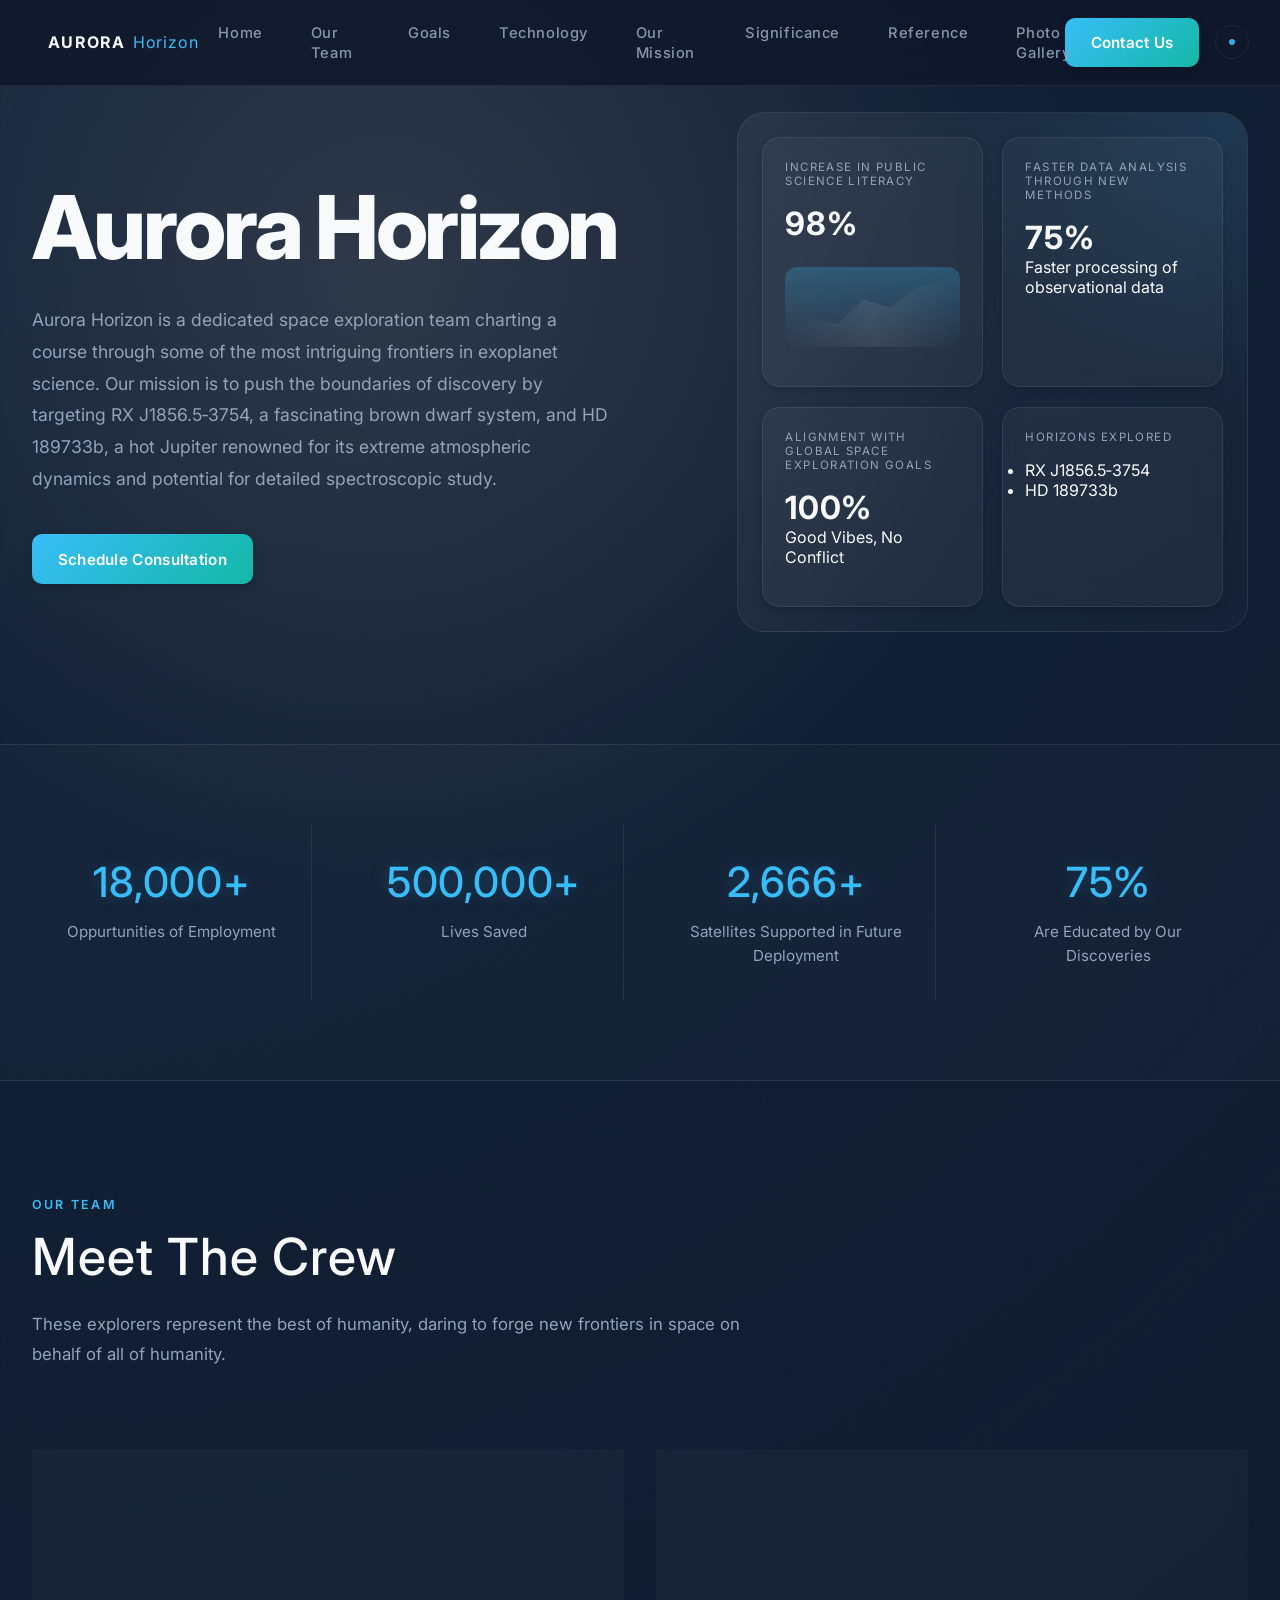
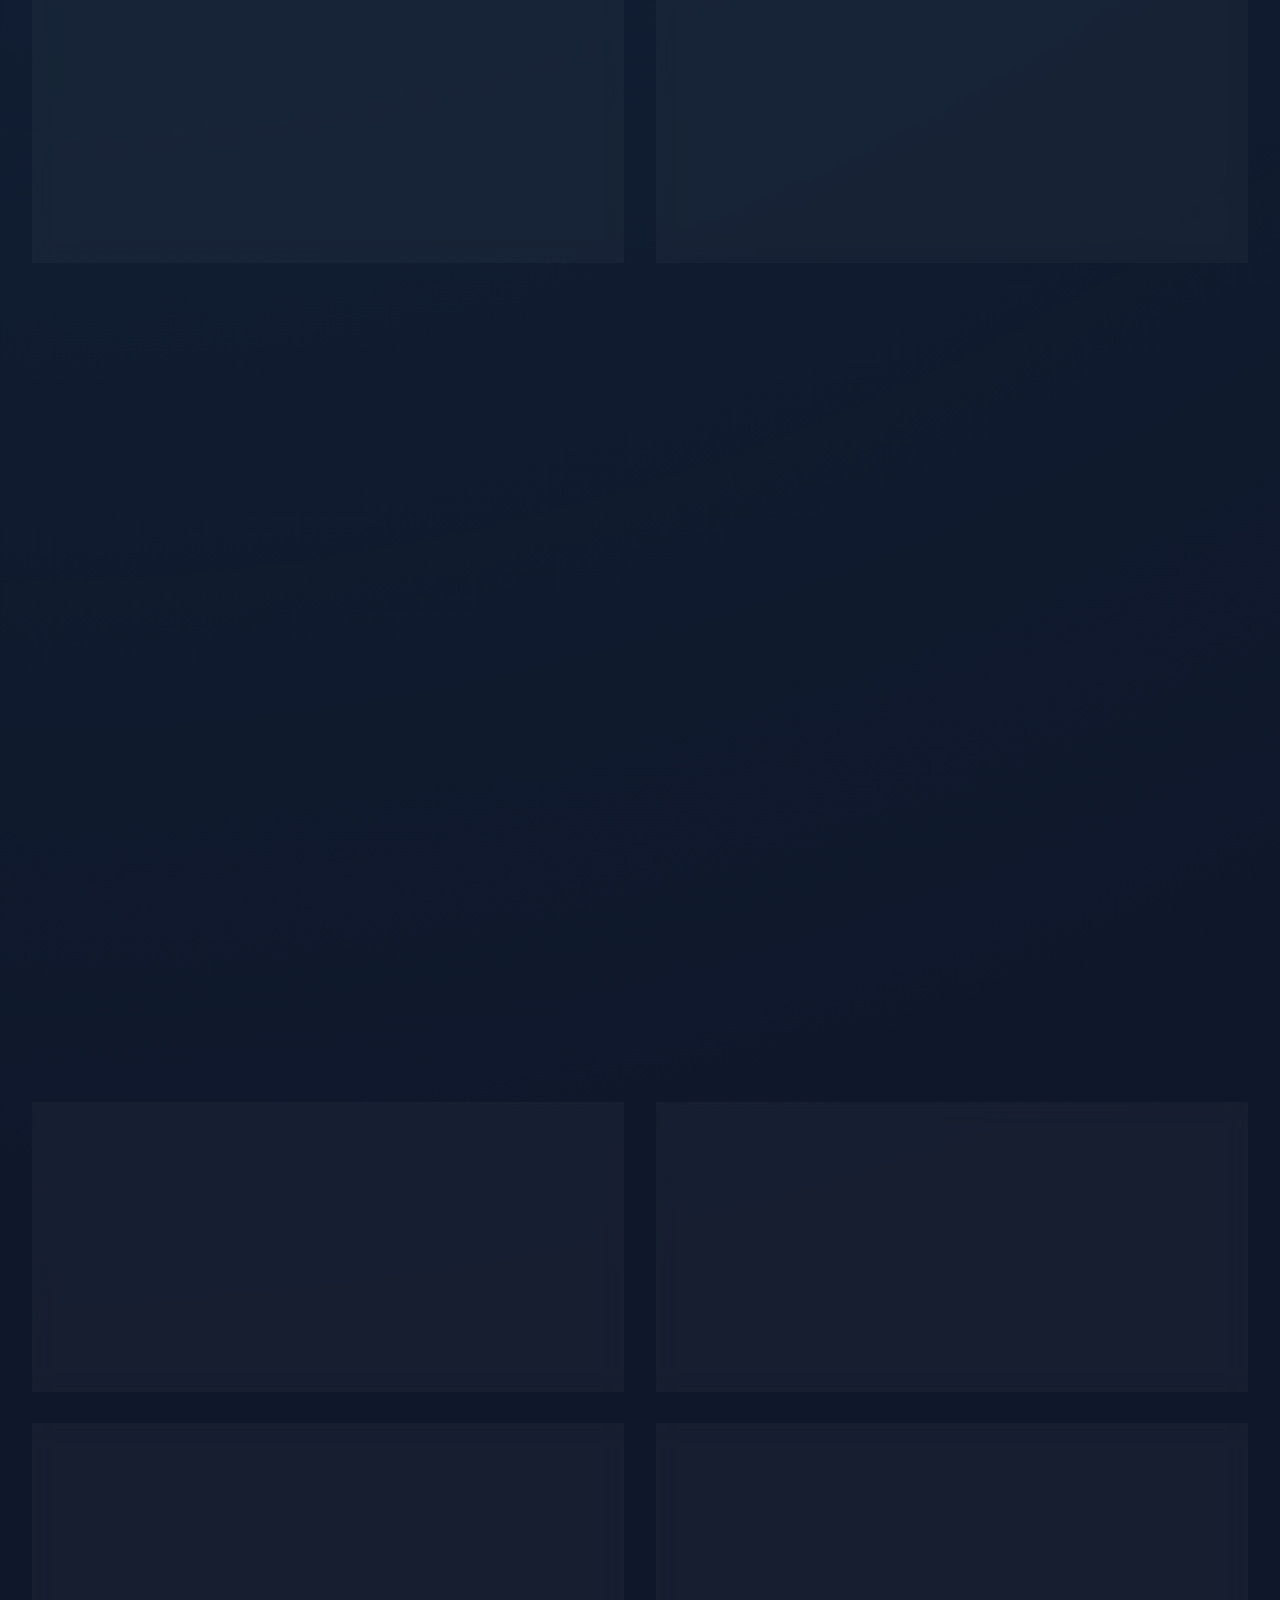
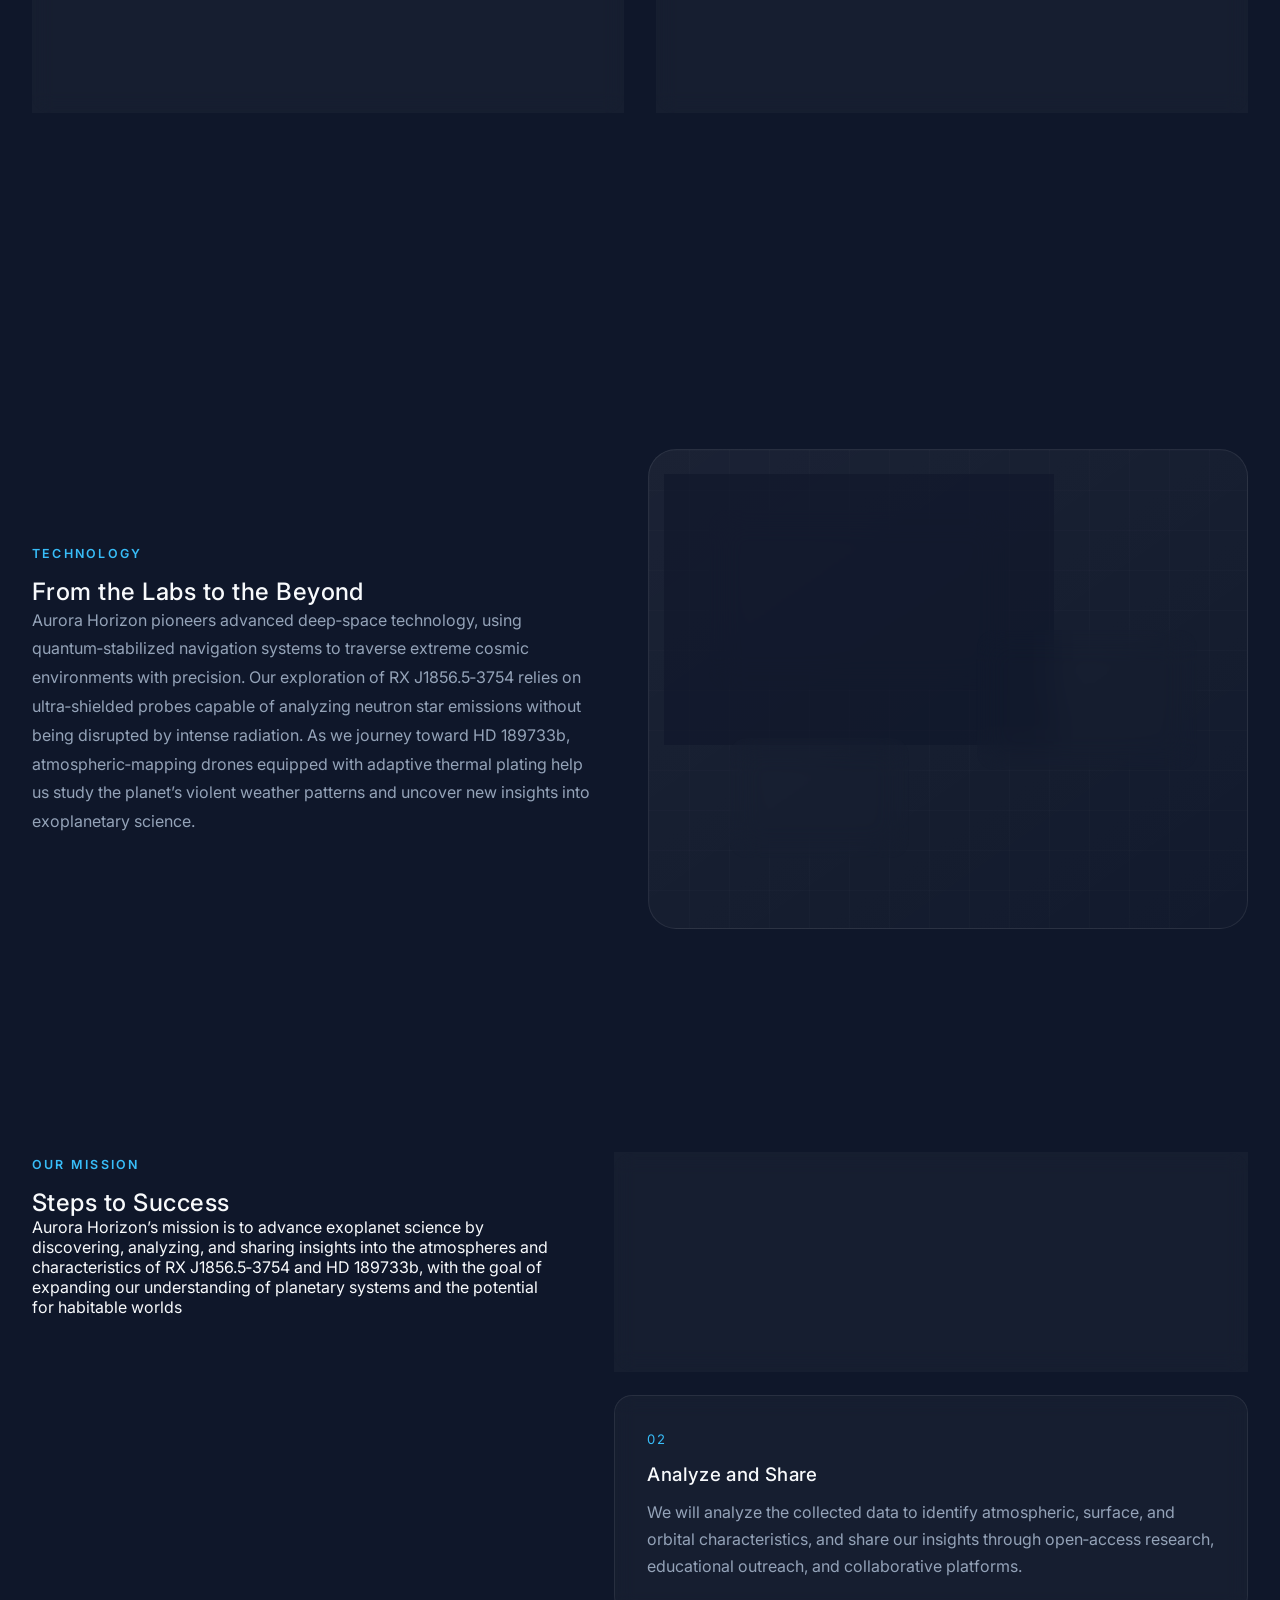
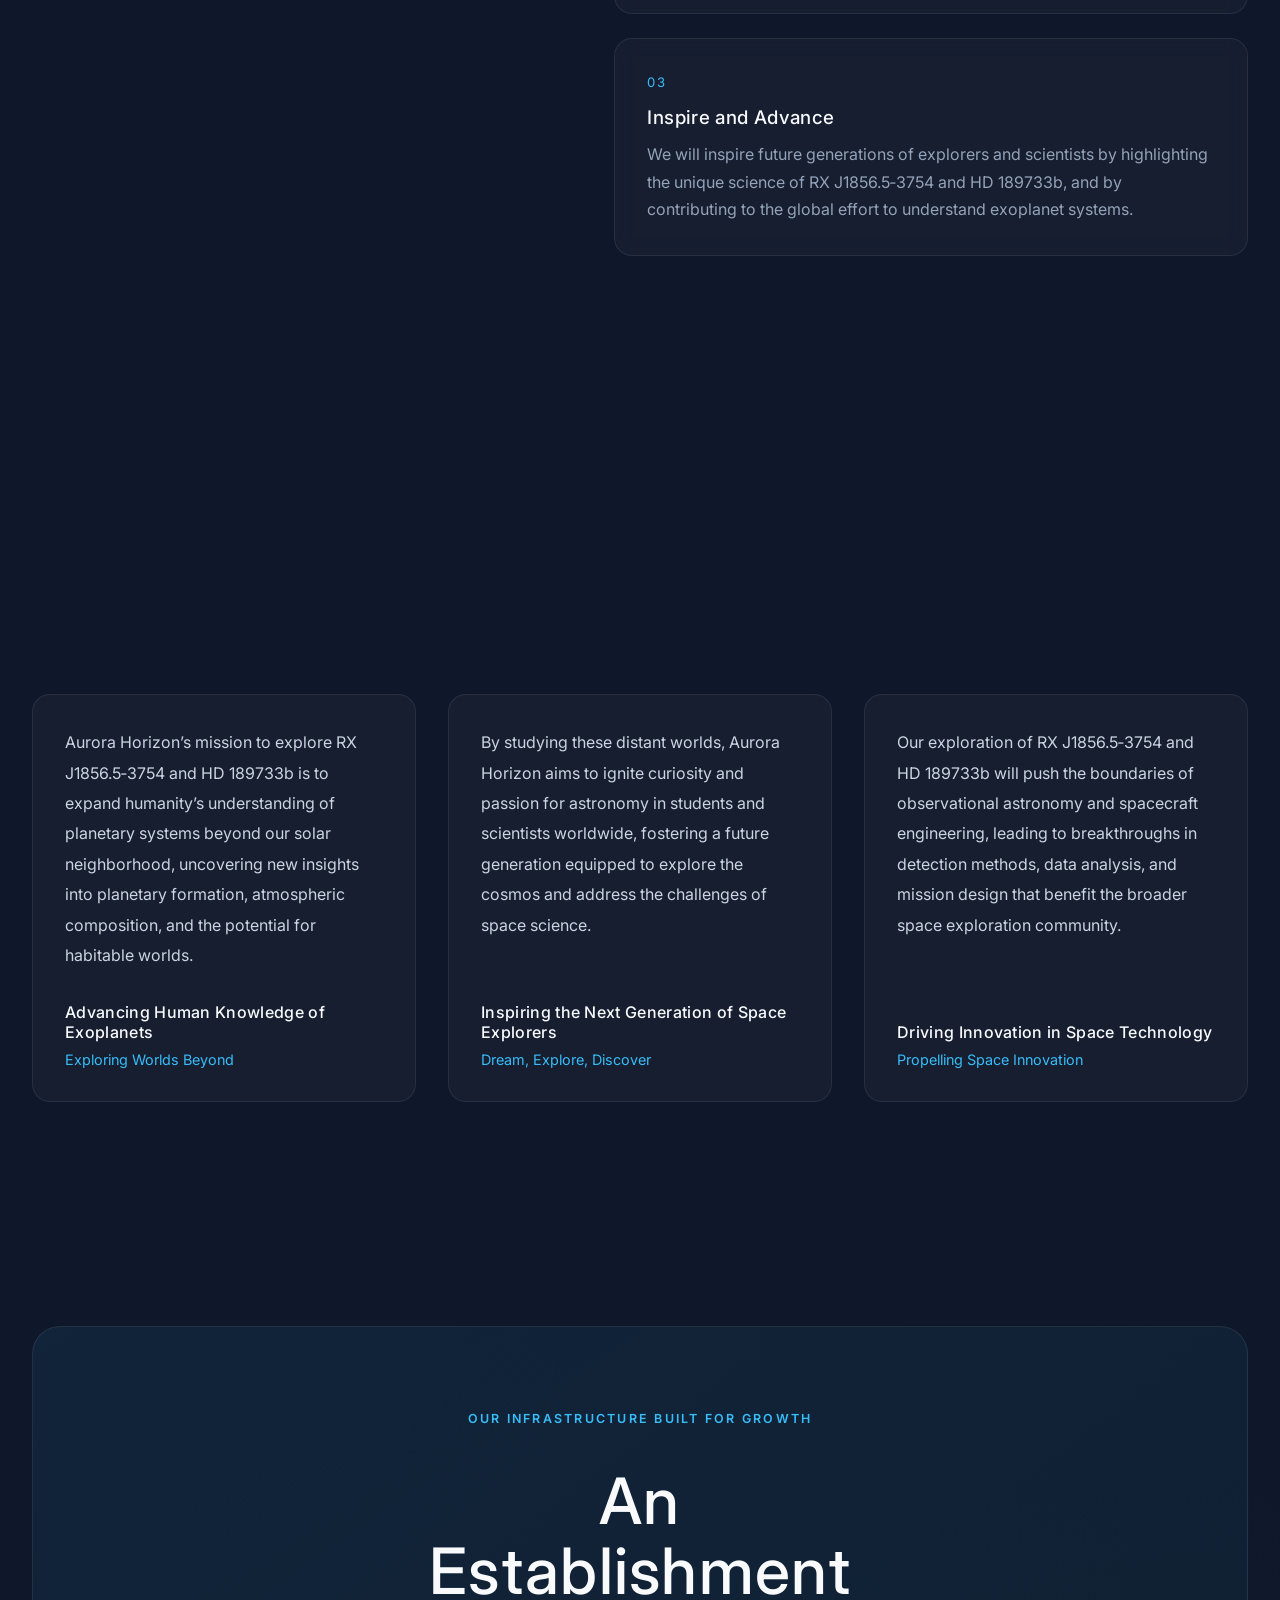
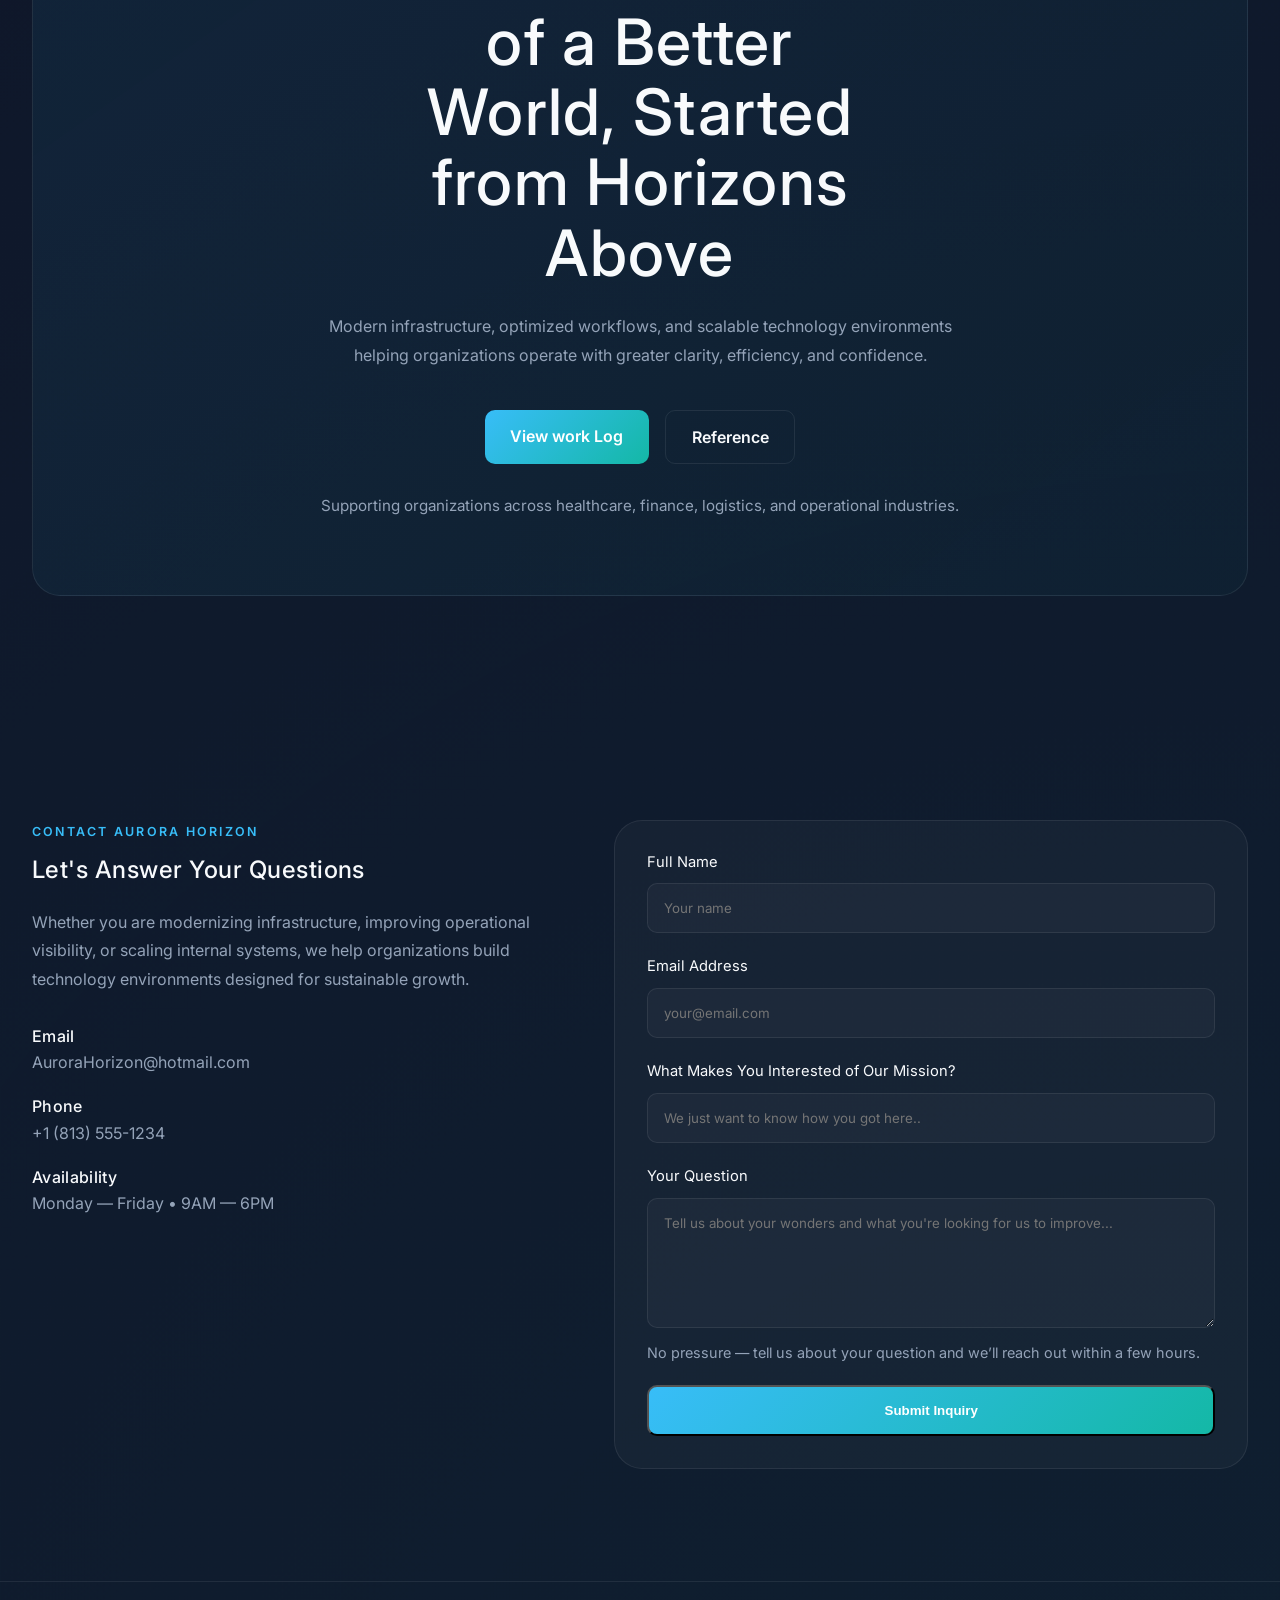
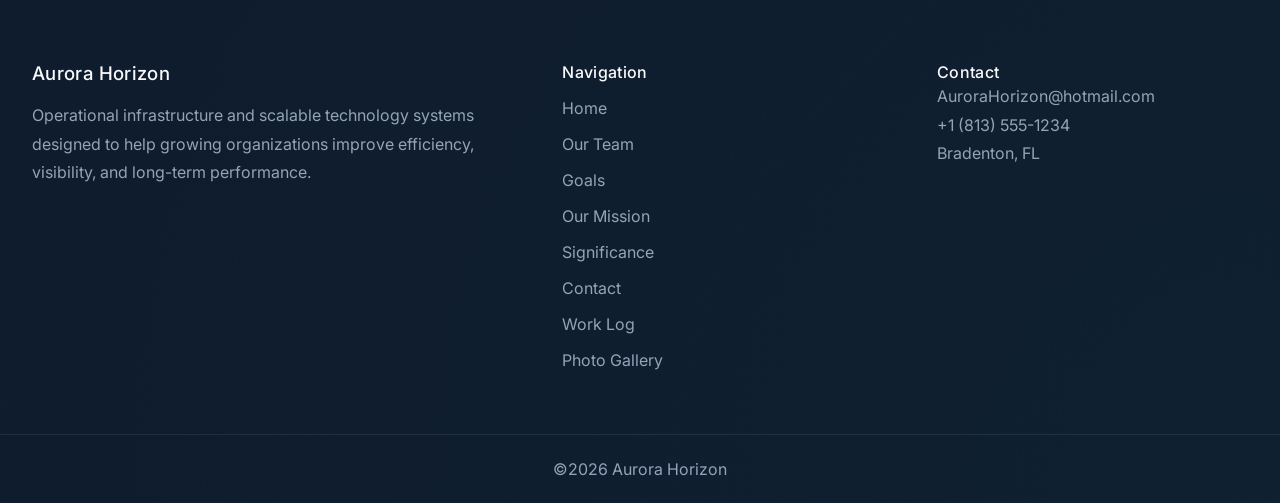
==== index.html @ 175d5527 "Rename Website TSA.html to index.html" ====
<!DOCTYPE html>
<html lang="en">
  <head>
    <meta charset="UTF-8">
    <link rel="stylesheet" href="./style.css">
    <meta name="viewport" content="width=device-width, initial-scale=1.0">
    <title>Aurora Horizon</title>
  </head>
  <body>
  <nav class="navbar">
    <div class="logo">
      <span class="logo-main">Aurora</span>
      <span class="logo-accent">Horizon</span>
    </div>

    <ul class="nav-links">
      <li><a href="Website TSA.html">Home</a></li>
      <li><a href="#Our Team">Our Team</a></li>
      <li><a href="#Goals">Goals</a></li>
      <li><a href="#Technology">Technology</a></li>
      <li><a href="#Our Mission">Our Mission</a></li>
      <li><a href="#Significance">Significance</a></li>
      <li><a href="Reference.html">Reference</a></li>
      <li><a href="Photo Gallery.html">Photo Gallery</a></li>
    </ul>

    <div class="nav-actions">
      <a href="#contact" class="nav-cta">Contact Us</a>
        <button id="themeToggle" class="theme-toggle" aria-label="Toggle Theme">
          <span class="theme-dot"></span>
        </button>
    </div>
    
    <button class="hamburger" id="hamburger" aria-label="Menu" aria-expanded="false">
      <span></span>
      <span></span>
      <span></span>
    </button>

  </nav>

    <main>
  
<section class="hero" id="home">
  <div class="container hero-inner">
    <div class="hero-text">
      <p class="hero-label fade-in"></p>
      <h1 class="hero-title fade-in fade-in-delay-1">Aurora Horizon</h1>
      <p class="hero-subtext fade-in fade-in-delay-2">Aurora Horizon is a dedicated space exploration team charting a course through some of the most intriguing frontiers in exoplanet science. Our mission is to push the boundaries of discovery by targeting RX J1856.5‑3754, a fascinating brown dwarf system, and HD 189733b, a hot Jupiter renowned for its extreme atmospheric dynamics and potential for detailed spectroscopic study.</p>
      <a href="#contact" class="hero-cta fade-in fade-in-delay-3">Schedule Consultation</a>
    </div>

    <div class="hero-visual">
      <div class="dashboard-grid">

  <div class="dashboard-card analytics-card">
    <span class="card-label">Increase in Public Science Literacy</span>
    <h3>98%</h3>
    <div class="mini-chart"></div>
  </div>

  <div class="dashboard-card uptime-card">
    <span class="card-label">Faster Data Analysis Through New Methods</span>
    <h3>75%</h3>
    <p>Faster processing of observational data</p>
  </div>

  <div class="dashboard-card migration-card">
    <span class="card-label">Alignment with Global Space Exploration Goals</span>
    <h3>100%</h3>
    <div class="status-pill">
      Good Vibes, No Conflict
    </div>
  </div>

  <div class="dashboard-card metrics-card">
    <span class="card-label">Horizons Explored</span>

    <ul>
      <li>RX J1856.5‑3754</li>
      <li>HD 189733b</li>
    </ul>
  </div>

</div>
    </div>

  </div>
</section>
    
    <section class="metrics reveal">
      <div class="container metrics-grid">
    <div class="metric reveal reveal-delay-1">
      <h2>18,000+</h2>
      <p>Oppurtunities of Employment</p>
    </div>
    <div class="metric reveal reveal-delay-2">
      <h2>500,000+</h2>
      <p>Lives Saved</p>
    </div>
    <div class="metric reveal reveal-delay-3">
      <h2>2,666+</h2>
      <p>Satellites Supported in Future Deployment</p>
    </div>
      <div class="metric reveal reveal-delay-4">
      <h2>75%</h2>
      <p>Are Educated by Our Discoveries</p>
    </div>
        </div>
  </section>


  <section class="services reveal" id="Our Team">
    <div class="container">
      <div class="section-heading reveal">
        <span class="section-label">
          Our Team
        </span>

        <h2>
          Meet The Crew
        </h2>
        <p> These explorers represent the best of humanity, daring to forge new frontiers in space on behalf of all of humanity.
        </p>
      </div>

      <div class="services-grid">
    <div class="card reveal reveal-left reveal-delay-1">
      <h3>Diane M. Castellano</h3>
      <p>Pilot</p>
      <img src="img.jpg" alt="Diane M. Castellano" width="" height="300" style="position: relative; left: 10px; top: 10px;">
    </div>
    
    <div class="card reveal reveal-delay-2">
      <h3>Alexei Zaitsev</h3>
      <p>Commander</p>
      <img src="img2.jpg" alt="Alexei Zaitsev" width="" height="300" style="position: relative; left: 10px; top: 10px;">
    </div>
    
    <div class="card reveal reveal-right reveal-delay-3">
      <h3>Hélène Marie Vasseur</h3>
      <p>Mission Specialist</p>
      <img src="img3 copy.jpg" alt="Hélène Marie Vasseur" width="" height="300" style="position: relative; left: 10px; top: 10px;">
    </div>

    <div class="card reveal reveal-right reveal-delay-3">
      <h3>Darren Holbrook</h3>
      <p>Mission Specialist</p>
      <img src="img4 copy.jpg" alt="Darren Holbrook" width="" height="300" style="position: relative; left: 10px; top: 10px;">
    </div>
      </div>
      </div>
  </section>

<section class="Goals" id="Goals">
  <div class="container">
  <div class="section-heading reveal">
    <span class="section-label">
      Our Goals
    </span>

    <h2>
      Infinite Horizons, Endless Possibilities
    </h2>
  </div>

  <div class="solutions-grid stagger-group">
    
    <article class="solution-card reveal">
      <div class="solution-icon">
        ↗
      </div>

      <h3>
        Surface & Atmosphere Survey
      </h3>

      <p>
        Use high‑resolution imaging and spectroscopy to chart the planet’s terrain, detect surface materials, and analyze its atmospheric composition. This will reveal whether RX J1856.5‑3754 has habitable conditions, volatile reservoirs, or unique geological features
      </p>

      <a href="#Goals" class="solution-link">
  Learn More →
</a>
    </article>


    <article class="solution-card reveal">
      <div class="solution-icon">
        ⚙
      </div>

      <h3>
        Climate & Weather Profiling
      </h3>

      <p>
        Study HD 189733b’s atmospheric dynamics, cloud patterns, and seasonal changes through multi‑wavelength observations. Understanding its climate will help assess potential habitability and compare it to other hot Jupiters
      </p>
<a href="#Goals" class="solution-link">
  Learn More →
</a>
    </article>
    
    <!-- Card 3 -->
    <article class="solution-card reveal">
      <div class="solution-icon">
        ◈
      </div>

      <h3>
        Habitability & Biosignature Hunt
      </h3>

      <p>
        Look for chemical and spectral signatures of life‑related processes in both planets’ atmospheres. This includes detecting gases like methane, oxygen, or phosphine, and evaluating environmental stability over time
      </p>
      <a href="#Goals" class="solution-link">
  Learn More →
      </a>
    </article>

    <article class="solution-card reveal">
      <div class="solution-icon">
        ◈
      </div>

      <h3>
        System Comparison & Evolution Study
      </h3>

      <p>
        Analyze the orbital architecture, stellar properties, and planetary formation histories of RX J1856.5‑3754 and HD 189733b. This comparative approach will shed light on how planetary systems evolve and whether certain configurations favor life
      </p>
      <a href="#Goals" class="solution-link">
  Learn More →
      </a>
    </article>
  </div>
  </div>
</section>

    <section class="intelligence-panel" id="Technology"></section>

  <div class="container intelligence-layout">

    <div class="intelligence-text">
      <span class="section-label">
        Technology
      </span>

      <h2>
        From the Labs to the Beyond
      </h2>

      <p>
        Aurora Horizon pioneers advanced deep‑space technology, using quantum‑stabilized navigation systems to traverse extreme cosmic environments with precision. Our exploration of RX J1856.5‑3754 relies on ultra‑shielded probes capable of analyzing neutron star emissions without being disrupted by intense radiation. As we journey toward HD 189733b, atmospheric‑mapping drones equipped with adaptive thermal plating help us study the planet’s violent weather patterns and uncover new insights into exoplanetary science.
    </div>

    <div class="intelligence-visual">

      <div class="intel-card large">
      <img src="spacep.jpg" alt="Space Photo" width="" height="157" style="position: relative; left: 10px; top: 10px;">
      </div>
      <div class="intel-card small">
       <img src="spacep2.webp" alt="Space Photo 2" width="" height="110" style="position: relative; left: 15px; top: 5px;">
       </div>
      <div class="intel-card analytics">
       <img src="ip.avif" alt="Space Photo 3" width="" height="120" style="position: relative; left: 14px; top: 8px;">
       </div>

    </div>

  </div>

</section>

     <section class="services reveal" id="Our Mission"></section>
  <div class="container workflow-grid">

    <div class="workflow-text">
      <span class="section-label">
        Our Mission
      </span>

      <h2>
      Steps to Success
      </h2>

      <p>
        Aurora Horizon’s mission is to advance exoplanet science by discovering, analyzing, and sharing insights into the atmospheres and characteristics of RX J1856.5‑3754 and HD 189733b, with the goal of expanding our understanding of planetary systems and the potential for habitable worlds
      </p>
    </div>

    <div class="workflow-steps">

      <div class="workflow-step">
        <span>01</span>
        <h3>Discover and Document</h3>
        <p>We will explore RX J1856.5‑3754 and HD 189733b to gather high‑resolution observational data, map planetary environments, and record scientific findings for the global community.</p>
      </div>

      <div class="workflow-step">
        <span>02</span>
        <h3>Analyze and Share</h3>
        <p>We will analyze the collected data to identify atmospheric, surface, and orbital characteristics, and share our insights through open‑access research, educational outreach, and collaborative platforms.</p>
      </div>

      <div class="workflow-step">
        <span>03</span>
        <h3>Inspire and Advance</h3>
        <p>We will inspire future generations of explorers and scientists by highlighting the unique science of RX J1856.5‑3754 and HD 189733b, and by contributing to the global effort to understand exoplanet systems.
        </p>
      </div>

    </div>
  </div>
</section>

<section class="results" id="Significance">
  <div class="container">
  <div class="section-heading reveal">
    <span class="section-label">
      Significance
    </span>
    <h2>
      Exploring the Stars, Inspiring the Future
    </h2>
    <p>
      At Aurora Horizon, our journey to RX J1856.5‑3754 and HD 189733b is more than exploration—it’s a quest to expand humanity’s cosmic horizon, unlocking the mysteries of distant worlds and deep space to inspire generations on Earth.
    </p>
  </div>
    
  <div class="results-grid">

    <article class="results-card">
      <p class="results-quote">
        Aurora Horizon’s mission to explore RX J1856.5‑3754 and HD 189733b is to expand humanity’s understanding of planetary systems beyond our solar neighborhood, uncovering new insights into planetary formation, atmospheric composition, and the potential for habitable worlds.
      </p>
      <div class="results-author">
        <h4>
          Advancing Human Knowledge of Exoplanets
        </h4>
        <span>
          Exploring Worlds Beyond
        </span>
      </div>
    </article>

    <article class="results-card">
      <p class="results-quote">
        By studying these distant worlds, Aurora Horizon aims to ignite curiosity and passion for astronomy in students and scientists worldwide, fostering a future generation equipped to explore the cosmos and address the challenges of space science.
      </p>
      
      <div class="results-author">
        <h4>Inspiring the Next Generation of Space Explorers</h4>
        <span>Dream, Explore, Discover</span>
      </div>
    </article>

    <article class="results-card">
      <p class="results-quote">
        Our exploration of RX J1856.5‑3754 and HD 189733b will push the boundaries of observational astronomy and spacecraft engineering, leading to breakthroughs in detection methods, data analysis, and mission design that benefit the broader space exploration community.
      </p>
      
      <div class="results-author">
        <h4>Driving Innovation in Space Technology</h4>
        <span>Propelling Space Innovation</span>
      </div>
    </article>
  </div>
  </div>
</section>
    

<section class="final-cta" id="consultation">
   <div class="container">

  <div class="cta-container">
    <span class="section-label">
      Our Infrastructure Built For Growth
    </span>
    
    <h2>
      An Establishment of a Better World, Started from Horizons Above
    </h2>
    
    <p>
      Modern infrastructure, optimized workflows, and scalable
      technology environments helping organizations operate
      with greater clarity, efficiency, and confidence.
    </p>

    <div class="cta-actions">
      <a href="Work Log.html" class="btn-primary">
        View work Log
      </a>
      <a href="Reference.html" class="btn-secondary">
       Reference
      </a>
    </div>

    <div class="cta-trust">
      <span>
        Supporting organizations across healthcare, finance, logistics, and operational industries.
      </span>
    </div>
  </div>
   </div>
</section>

<section class="contact" id="contact">
  <div class="container">
  <div class="contact-wrapper">

    <div class="contact-info">
      <span class="section-label">
        Contact Aurora Horizon
      </span>
      <h2>
        Let's Answer Your Questions
      </h2>
      <p>
       Whether you are modernizing infrastructure, improving operational visibility, or scaling internal systems, we help  organizations build technology environments designed for sustainable growth.
      </p>
      
      <div class="contact-details">
        <div class="contact-item">
          <h4>
            Email
          </h4>
          <span>
            AuroraHorizon@hotmail.com
          </span>
        </div>

        <div class="contact-item">
          <h4>
            Phone
          </h4>
          <span>
            +1 (813) 555-1234
          </span>
        </div>

        <div class="contact-item">
          <h4>
            Availability
          </h4>
          <span>
            Monday — Friday • 9AM — 6PM
          </span>
        </div>
      </div>
    </div>



    <div class="contact-form-container">
      <form class="contact-form"
        id="contact-form"
        action="https://formspree.io/f/xdabpana"
        method="POST">
        <div class="form-group">
          <label for="name">
            Full Name
          </label>

          <input 
            type="text"
            id="name"
            name="name"
            aria-label="Full Name"
            placeholder="Your name"
            autocomplete="name"
            autocomplete="email"
            required
          >

        </div>

        <div class="form-group">
          <label for="email">
            Email Address
          </label>

          <input 
            type="email"
            id="email"
            name="email"
            aria-label="Email"
            placeholder="your@email.com"
            autocomplete="name"
            autocomplete="email"
            required
          >
        </div>

        <div class="form-group">
          <label for="business">
            What Makes You Interested of Our Mission?
          </label>

          <input 
            type="text"
            id="business"
            name="business"
            aria-label="Business Name"
            placeholder="We just want to know how you got here.."
          >

        </div>

        <div class="form-group">
          <label for="message">
            Your Question
          </label>
          <textarea 
            id="message"
            name="message"
            rows="6"
            aria-label="Project Goals"
            placeholder="Tell us about your wonders and what you're looking for us to improve..."
            required></textarea>
             <p class="form-note">
  No pressure — tell us about your question and we’ll reach out within a few hours.
</p>
      </div>

        <button type="submit" class="btn-primary contact-submit">
          Submit Inquiry
        </button>
      </form>
    </div>
  </div>
  </div>
</section>
    </main>
  


<footer class="footer">
  <div class="footer-container">

    <div class="footer-brand">
      <h3 class="footer-logo">
        Aurora Horizon
      </h3>

      <p>
        Operational infrastructure and scalable technology systems designed to help growing organizations improve efficiency, visibility, and long-term performance.
      </p>

    </div>


    <div class="footer-links">
      <h4>Navigation</h4>
      <a href="#home">Home</a>
      <a href="#Our Team">Our Team</a>
      <a href="#Goals">Goals</a>
      <a href="#Our Mission">Our Mission</a>
      <a href="#Significance">Significance</a>
      <a href="#contact">Contact</a>
      <a href="Work Log.html">Work Log</a>
      <a href="Photo Gallery.html">Photo Gallery</a>
    </div>


    <div class="footer-contact">
      <h4>Contact</h4>
      <p>AuroraHorizon@hotmail.com</p>
      <p>+1 (813) 555-1234</p>
      <p>Bradenton, FL</p>
    </div>
  </div>

  <div class="footer-bottom">
    <p>
      ©<span id="current-year"></span> Aurora Horizon 
    </p>
  </div>
</footer>
  

    <script src="./script.js"></script>
  </body>
</html>
---- style.css ----
@import url('https://fonts.googleapis.com/css2?family=Inter:wght@300;400;500;600;700;800&display=swap');

:root {

--imperial-blue: #00296b;
--french-blue: #003f88;
--steel-azure: #00509d;

--cyan-accent: #38bdf8;
--teal-accent: #14b8a6;

--slate-dark: #0f172a;
--slate-medium: #1e293b;
--slate-light: #334155;

--soft-white: #f8fafc;
--cool-gray: #94a3b8;


--bg: var(--slate-dark);
--bg-secondary: #111827;

--surface: rgba(255,255,255,0.04);
--surface-hover: rgba(255,255,255,0.07);

--surface-solid: #162033;

--text: var(--soft-white);
--text-muted: var(--cool-gray);
--text-light: #cbd5e1;
--text-inverse: #0f172a;

--accent: var(--cyan-accent);
--accent-hover: #67e8f9;
--accent-secondary: var(--teal-accent);

--border: rgba(255,255,255,0.08);
--border-light: rgba(255,255,255,0.04);

--success: #10b981;
--warning: #f59e0b;
--danger: #ef4444;
--info: #38bdf8;


--shadow-sm: 0 4px 10px rgba(0,0,0,0.15);
--shadow-md: 0 10px 30px rgba(0,0,0,0.25);
--shadow-lg: 0 20px 60px rgba(0,0,0,0.35);

 --transition-slow: 0.9s cubic-bezier(0.22, 1, 0.36, 1);
--transition-medium: 0.6s cubic-bezier(0.22, 1, 0.36, 1);
--transition-fast: 0.3s ease;


--container-width: 1280px;

--section-spacing: 7rem;

--border-radius-sm: 10px;
--border-radius-md: 18px;
--border-radius-lg: 28px;

}

[data-theme="light"] {
  --bg: #f8fafc;
  --bg-secondary: #ffffff;

  --surface: rgba(15,23,42,0.04);
  --surface-hover: rgba(15,23,42,0.06);

  --surface-solid: #ffffff;

  --text: #0f172a;
  --text-muted: #475569;
  --text-light: #64748b;
  --text-inverse: #ffffff;

  --accent: #0ea5e9;
  --accent-hover: #38bdf8;
  --accent-secondary: #14b8a6;

  --border: rgba(15,23,42,0.08);
  --border-light: rgba(15,23,42,0.04);
  
  --success: #10b981;
  --warning: #f59e0b;
  --danger: #ef4444;
  --info: #38bdf8;
  
  --shadow-sm: 0 4px 10px rgba(15,23,42,0.06);
  --shadow-md: 0 10px 30px rgba(15,23,42,0.10);
  --shadow-lg: 0 20px 60px rgba(15,23,42,0.16);
}

[data-theme="light"] .navbar {
  background: rgba(255,255,255,0.75);
}


* {
  margin: 0;
  padding: 0;
  box-sizing: border-box;
}

html {
  scroll-behavior: smooth;
}

body::before {
  content: "";
  position: fixed;
  inset: 0;
  background: radial-gradient(
    circle at 30% 30%,
    rgba(213, 189, 175, 0.15),
    transparent 60%
  );
  pointer-events: none;
  z-index: -1;
}

body {
  background: radial-gradient(circle at top left,
  rgba(56, 189, 248, 0.08),
  transparent 35%),

  radial-gradient(circle at bottom right,
  rgba(20, 184, 166, 0.06),
  transparent 30%),
  var(--bg);
  color: var(--text);
  font-family: 'Inter', sans-serif;
  overflow-x: hidden;
  transition:
  background var(--transition-medium),
    color var(--transition-medium);
  
  -webkit-font-smoothing: antialiased;
}


.reveal {
  opacity: 0;
  transform: translateY(40px);
  transition: opacity 0.9s ease,
    transform 0.9s ease;
}


.reveal.active {
  opacity: 1;
  transform: translateY(0);
}

.reveal-delay-1 {
  transition-delay: 0.1s;
}

.reveal-delay-2 {
  transition-delay: 0.2s;
}

.reveal-delay-3 {
  transition-delay: 0.3s;
}

.reveal-delay-4 {
  transition-delay: 0.4s;
}


.reveal-left {
  transform: translateX(-60px);
}

.reveal-right {
  transform: translateX(60px);
}






h1, 
h2,
h3,
h4 {
  font-weight: 500;
  letter-spacing: 0.02em;
}


.logo {
  display: flex;
  align-items: center;
  gap: 0.45rem;
}


.logo-main {
  font-size: 1rem;
  font-weight: 700;
  letter-spacing: 0.08em;
  text-transform: uppercase;
  color: var(--text)
}

.logo-accent {
  color: var(--accent);
}

.navbar {
  width: 100%;
  padding: 1.1rem 3rem;
  display: flex;
  justify-content: space-between;
  align-items: center;
  position: fixed;
  top: 0;
  z-index: 1000;
  backdrop-filter: blur(18px);
  background: color-mix(in srgb, var(--bg) 82%, transparent);
  border-bottom: 1px solid var(--border);
  transition: var(--transition-fast);
  letter-spacing: 0.05rem;
}

.nav-links {
  display: flex;
  gap: 3rem;
  list-style: none;
  transform: translateX(20px);
  opacity: 0.9;
}

.nav-links.active {
  transform: translateX(0);
  opacity: 1;
}

.nav-links a {
  color: var(--text-muted);
  text-decoration: none;
  font-size: 0.92rem;
  font-weight: 500;
  letter-spacing: 0.04em;
  transition: var(--transition-fast);
  position: relative;
}


.nav-links a::after {
  content: "";
  position: absolute;
  left: 0;
  bottom: -6px;
  width: 0%;
  height: 1px;
  background: var(--accent);
  transition: var(--transition-fast);
}

.nav-links a:hover::after {
  width: 100%;
}

.nav-links a:hover {
  color: var(--text);
}

.navbar.scrolled {
 backdrop-filter: blur(25px);
}
.hero-cta,
.nav-cta {
  display: inline-flex;
  align-items: center;
  justify-content: center;
  padding: 0.95rem 1.6rem;
  border-radius: var(--border-radius-sm);
  background: 
    linear-gradient(135deg, 
    var(--accent),
    var(--accent-secondary)
  );
  color: white;
  text-decoration: none;
  font-weight: 600;
  font-size: 0.95rem;
  letter-spacing: 0.02em;
  transition: var(--transition-fast);
  box-shadow: var(--shadow-sm);
}

.container {
  width: 100%;
  max-width: var(--container-width);
  margin: 0 auto;
  padding: 0 2rem;
}

.hero-cta:hover,
.nav-cta:hover {
  transform: translateY(-2px);
  box-shadow: var(--shadow-md);
}

.nav-actions {
  display: flex;
  align-items: center;
  gap: 1rem;
}

.nav-actions> * {
  flex-shrink: 0;
}


.theme-toggle {
  width: 34px;
  height: 34px;
  border-radius: 50%;
  border: 1px solid var(--border);
  background: transparent;
  display: flex;
  align-items: center;
  justify-content: center;
  cursor: pointer;
  opacity: 0.9;
  transition: var(--transition-medium);
}

.theme-dot {
  width: 6px;
  height: 6px;
  background: var(--accent);
  border-radius: 50%;
  transition: var(--transition-medium);
}

.theme-toggle:hover {
  background: var(--surface);
}

.theme-toggle:hover .theme-dot {
  opacity: 1;
}

.hamburger {
  display: none;
  flex-direction: column;
  justify-content: center;
  gap: 5px;
  width: 28px;
  height: 28px;
  background: transparent;
  border: none;
  cursor: pointer;
  z-index: 1100;
}

.hamburger span {
  display: block;
  height: 1px;
  width: 100%;
  background: var(--text);
  transition: var(--transition-medium);
}

.hamburger.active span:nth-child(1) {
  transform: translateY(6px) rotate(45deg);
}

.hamburger.active span:nth-child(2) {
  opacity: 0;
}

.hamburger.active span:nth-child(3) {
  transform: translateY(-6px) rotate(-45deg);
}




@media (max-width: 768px) {
  .nav-links {
    backdrop-filter: blur(20px);
    position: fixed;
    top: 0;
    right: -100%;
    height: 100vh;
    width: min(75%, 320px);
    background: var(--bg);
    flex-direction: column;
    justify-content: center;
    align-items: flex-start;
    padding: 4rem;
    transition: var(--transition-medium);
  }

  .nav-links.active {
    right: 0;
  }

  .hamburger {
    display: flex;
  }
}


/* sections Spacing System */
section {
  padding: var(--section-spacing) 0;
}

.section-heading {
  max-width: 720px;
  margin-bottom: 1rem;
}

.section-label {
  display: inline-block;
  font-size: 0.78rem;
  text-transform: uppercase;
  letter-spacing: 0.18em;
  color: var(--accent);
  margin-bottom: 1rem;
  font-weight: 600;
}

.section-heading h2 {
  font-size: clamp(2.4rem, 4vw, 4rem);
  line-height: 1.1;
  margin-bottom: 1.5rem;
}

.section-heading p {
  color: var(--text-muted);
  line-height: 1.8;
  font-size: 1.05rem;
}


.hero {
  min-height: 50vh;
  display: flex;
  align-items: center;
  padding-top: 7rem;
}

.hero-inner {
  display: grid;
  grid-template-columns: 1.1fr 0.9fr;
  gap: 5rem;
  align-items: center;
}

.hero-label {
  font-size: 0.78rem;
  letter-spacing: 0.18em;
  text-transform: uppercase;
  color: var(--accent);
  margin-bottom: 1.4rem;
  font-weight: 600;
}

.hero-title {
  font-size: clamp(3.5rem, 7vw, 5.5rem);
  line-height: 1.02;
  letter-spacing: -0.04em;
  font-weight: 800;
  max-width: 11ch;
}

.hero-subtext {
  font-size: 1.1rem;
  line-height: 1.8;
  color: var(--text-muted);
  max-width: 580px;
  margin: 2rem 0 2.5rem;
}

.hero-visual::before {
  content: "";
  position: absolute;
  inset: 0;
  background:
  radial-gradient(
    circle at top right,
    rgba(56, 189, 248, 0.12),
  transparent 40%);
  pointer-events: none;
}

.hero-visual {
  position: relative;
  height: 520px;
  border-radius: var(--border-radius-lg);
  background:
    linear-gradient(
      145deg,
      rgba(255,255,255,0.06),
      rgba(255,255,255,0.02)
    );
  border: 1px solid var(--border);
  overflow: hidden;
}


.card,
.solution-card,
.workflow-step,
.dashboard-card,
.contact-form-container,
.results-card,
.cta-container,
.navbar {
  transition:
    background var(--transition-medium),
    border-color var(--transition-medium),
    box-shadow var(--transition-medium),
    transform var(--transition-fast);
} 

.card,
.solution-card,
.workflow-step {
  background: rgba(255,255,255,0.03);
  border: 1px solid var(--border);
  border-radius: var(--border-radius-md);
  padding: 2rem;
  transition: var(--transition-fast);
  backdrop-filter: blur(10px);
}

.card:hover,
.solution-card:hover,
.workflow-step:hover {
  transform: translateY(-4px);
  border-color: rgba(56,189,248,0.28);
  box-shadow: var(--shadow-md);
}


.dashboard-grid {
  position: relative;
  width: 100%;
  height: 100%;
  display: grid;
  grid-template-columns: repeat(2, 1fr);
  gap: 1.2rem;
  padding: 1.5rem;
}


.dashboard-card {
  background: rgba(255,255,255,0.04);
  border: 1px solid var(--border);
  border-radius: var(--border-radius-md);
  padding: 1.4rem;
  backdrop-filter: blur(12px);
  box-shadow: var(--shadow-sm);
  position: relative;
  overflow: hidden;
  will-change: transform;
}

.card-label {
  display: block;
  font-size: 0.72rem;
  letter-spacing: 0.12em;
  text-transform: uppercase;
  color: var(--text-muted);
  margin-bottom: 1rem;
}

.dashboard-card h3 {
  font-size: 2rem;
  font-weight: 700;
  color: var(--text);
}

.mini-chart {
  margin-top: 1.5rem;
  height: 80px;
  border-radius: 12px;
  background:
    linear-gradient(
      180deg,
      rgba(56,189,248,0.25),
      transparent
    );
  position: relative;
  overflow: hidden;
}

.mini-chart::before {
  content: "";
  position: absolute;
  inset: 0;
  background:
    linear-gradient(
      to right,
      transparent 0%,
      rgba(255,255,255,0.08) 50%,
      transparent 100%
    );
  clip-path: polygon(
    0% 80%,
    15% 65%,
    30% 70%,
    45% 40%,
    60% 50%,
    75% 25%,
    100% 10%,
    100% 100%,
    0% 100%
  );
}

.dashboard-card {
  animation: floatCard 6s ease-in-out infinite;
}

@keyframes floatCard {
  0%, 100% {
    transform: translateY(0px);
  }
  50% {
    transform: translateY(-6px);
  }
}



.metrics {
  padding: 5rem 0;
  border-top: 1px solid var(--border);
  border-bottom: 1px solid var(--border);
  background: rgba(255,255,255,0.02);
}

.metrics-grid {
  display: grid;
  grid-template-columns: repeat(4, 1fr);
  gap: 2rem;
}

.metric {
  text-align: center;
  padding: 2rem;
  border-right: 1px solid var(--border);
}

.metric:last-child {
  border-right: none;
}

.metric h2 {
  font-size: 2.6rem;
  margin-bottom: 0.8rem;
  color: var(--accent);
  text-shadow: 0 0 18px rgba(56,189,248,0.25);
}

.metric p {
  color: var(--text-muted);
  font-size: 0.95rem;
  line-height: 1.6;
}


.services {
  padding: var(--section-spacing) 0;
}


.services .container {
  display: flex;
  flex-direction: column;
  gap: 4rem;
}

.services-grid {
  display: grid;
  grid-template-columns: repeat(2, 1fr);
  gap: 2rem;
}


.solutions-grid {
  display: grid;
  grid-template-columns: repeat(2, 1fr);
  gap: 2rem;
}

.solution-icon {
  width: 52px;
  height: 52px;
  border-radius: 14px;
  background: rgba(56,189,248,0.1);
  display: flex;
  align-items: center;
  justify-content: center;
  margin-bottom: 1.5rem;
  color: var(--accent);
  font-size: 1.2rem;
}


.solution-link {
  display: inline-flex;
  margin-top: 1.5rem;
  color: var(--accent);
  text-decoration: none;
  font-weight: 600;
}

.dashboard-card:nth-child(1){
  animation-delay: 0s;
}

.dashboard-card:nth-child(2){
  animation-delay: 1s;
}

.dashboard-card:nth-child(3){
  animation-delay: 2s;
}

.dashboard-card:nth-child(4){
  animation-delay: 3s;
}


.intelligence-layout {
  display: grid;
  grid-template-columns: 1fr 1fr;
  gap: 1rem;
  align-items: center;
}

.intelligence-text p {
  color: var(--text-muted);
  line-height: 1.8;
  max-width: 560px;
}

.intelligence-visual {
  position: relative;
  min-height: 480px;
  border-radius: var(--border-radius-lg);
  border: 1px solid var(--border);
  background:
    linear-gradient(
      145deg,
      rgba(255,255,255,0.05),
      rgba(255,255,255,0.015)
    );
  overflow: hidden;
}

.intelligence-visual::before {
  content: "";
  position: absolute;
  inset: 0;
  background-image:
    linear-gradient(rgba(255,255,255,0.03) 1px, transparent 1px),
    linear-gradient(90deg, rgba(255,255,255,0.03) 1px, transparent 1px);

  background-size: 40px 40px;
  opacity: 0.5;
}


.intel-card {
  position: absolute;
  border-radius: var(--border-radius-md);
  border: 1px solid var(--border);
  background: rgba(15,23,42,0.6);
  backdrop-filter: blur(16px);
  box-shadow: var(--shadow-md);
}

.intel-card.large {
  width: 300px;
  height: 180px;
  top: 60px;
  left: 60px;
}

.intel-card.small {
  width: 180px;
  height: 120px;
  bottom: 70px;
  left: 80px;
}


.intel-card.analytics {
  width: 220px;
  height: 140px;
  top: 180px;
  right: 50px;
}





.workflow-grid {
  display: grid;
  grid-template-columns: 0.9fr 1.1fr;
  gap: 4rem;
  align-items: start;
}

.workflow-steps {
  display: flex;
  flex-direction: column;
  gap: 1.5rem;
}


.workflow-step span {
  display: inline-block;
  color: var(--accent);
  font-size: 0.82rem;
  letter-spacing: 0.14em;
  margin-bottom: 1rem;
}



.workflow-step h3 {
  margin-bottom: 0.8rem;
}

.workflow-step p {
  color: var(--text-muted);
  line-height: 1.7;
}



.results-grid {
  display: grid;
  grid-template-columns: repeat(3, 1fr);
  gap: 2rem;
  margin-top: 4rem;
}

.results-card {
  display: flex;
  flex-direction: column;
  justify-content: space-between;
  background: rgba(255,255,255,0.03);
  border: 1px solid var(--border);
  border-radius: var(--border-radius-md);
  padding: 2rem;
  transition: var(--transition-fast);
}


.results-card:hover {
  transform: translateY(-6px);
  border-color: rgba(56,189,248,0.25);
  box-shadow: var(--shadow-md);
}

.results-quote {
  color: var(--text-light);
  line-height: 1.9;
  margin-bottom: 2rem;
}

.results-author h4 {
  margin-bottom: 0.4rem;
}

.results-author span {
  color: var(--accent);
  font-size: 0.9rem;
}



.cta-container {
  padding: 5rem;
  border-radius: var(--border-radius-lg);
  border: 1px solid var(--border);
  text-align: center;
  background:
    linear-gradient(
      145deg,
      rgba(56,189,248,0.08),
      rgba(20,184,166,0.04)
    );
}


.cta-container h2 {
  font-size: clamp(2.5rem, 5vw, 4rem);
  margin: 1.5rem auto;
  max-width: 12ch;
  line-height: 1.1;
}

.cta-container p {
  color: var(--text-muted);
  max-width: 680px;
  margin: 0 auto 2.5rem;
  line-height: 1.8;
}

.cta-actions {
  display: flex;
  justify-content: center;
  gap: 1rem;
  margin-bottom: 2rem;
}


.btn-primary,
.btn-secondary {
  padding: 1rem 1.6rem;
  border-radius: var(--border-radius-sm);
  text-decoration: none;
  font-weight: 600;
  transition: var(--transition-fast);
  cursor: pointer;
}

.btn-primary {
  background: linear-gradient(
    135deg,
    var(--accent),
    var(--accent-secondary)
  );
  color: white;
}

.btn-secondary {
  border: 1px solid var(--border);
  color: var(--text);
}

.btn-primary:hover,
.btn-secondary:hover {
  transform: translateY(-3px);
}


.cta-trust {
  color: var(--text-muted);
  font-size: 0.95rem;
}



.contact-wrapper {
  display: grid;
  grid-template-columns: 0.9fr 1.1fr;
  gap: 4rem;
}

.contact-info p {
  color: var(--text-muted);
  line-height: 1.8;
  margin: 1.5rem 0 2rem;
}


.contact-details {
  display: flex;
  flex-direction: column;
  gap: 1.5rem;
}

.contact-item h4 {
  margin-bottom: 0.4rem;
}

.contact-item span {
  color: var(--text-muted);
}


.contact-form-container {
  padding: 2rem;
  border-radius: var(--border-radius-lg);
  border: 1px solid var(--border);
  background: rgba(255,255,255,0.03);

}


.contact-form {
  display: flex;
  flex-direction: column;
  gap: 1.5rem;
}

.form-group {
  display: flex;
  flex-direction: column;
}

.form-group label {
  margin-bottom: 0.8rem;
  font-size: 0.92rem;
}

.form-group input,
.form-group textarea {
  background: rgba(255,255,255,0.03);
  border: 1px solid var(--border);
  border-radius: var(--border-radius-sm);
  padding: 1rem;
  color: var(--text);
  font-family: inherit;
}

.form-group textarea {
  resize: vertical;
}

.form-note {
  margin-top: 1rem;
  color: var(--text-muted);
  font-size: 0.9rem;
}

.form-group input:focus,
.form-group textarea:focus {
  outline: none;
  border-color: var(--accent);
  box-shadow: 0 0 0 3px rgba(56,189,248,0.15);
}


.footer {
  border-top: 1px solid var(--border);
  padding-top: 5rem;
}

.footer-container {
  max-width: var(--container-width);
  margin: 0 auto;
  display: grid;
  grid-template-columns: 1.2fr 0.8fr 0.8fr;
  gap: 4rem;
  padding: 0 2rem 4rem;
}

  .footer-logo {
  margin-bottom: 1rem;
}

.footer-brand p,
.footer-contact p {
  color: var(--text-muted);
  line-height: 1.8;
}


.footer-links {
  display: flex;
  flex-direction: column;
  gap: 1rem;
}

.footer-links a {
  color: var(--text-muted);
  text-decoration: none;
  transition: var(--transition-fast);
}

.footer-links a:hover {
  color: var(--text);
}

.footer-bottom {
  border-top: 1px solid var(--border);
  text-align: center;
  padding: 1.5rem;
  color: var(--text-muted);
}

  

@media (max-width: 1024px) {

  .hero-inner,
  .workflow-grid,
  .contact-wrapper,
  .intelligence-layout {
    grid-template-columns: 1fr;
  }

  .results-grid,
  .solutions-grid,
  .services-grid,
  .metrics-grid {
    grid-template-columns: 1fr 1fr;
  }

  .footer-container {
    grid-template-columns: 1fr;
  }

  .hero-title {
    font-size: 4rem;
  }
}

@media (max-width: 768px) {

  section {
    padding: 5rem 0;
  }

  .results-grid,
  .solutions-grid,
  .services-grid,
  .metrics-grid {
    grid-template-columns: 1fr;
  }

  .hero-title {
    font-size: 3.2rem;
  }

  .hero-visual {
    height: auto;
    min-height: 520px;
  }

  .cta-container {
    padding: 3rem 2rem;
  }

  .cta-actions {
    flex-direction: column;
  }

  .navbar {
    padding: 1rem 1.5rem;
  }

  .nav-actions {
    margin-left: auto;
    margin-right: 1rem;
  }
}
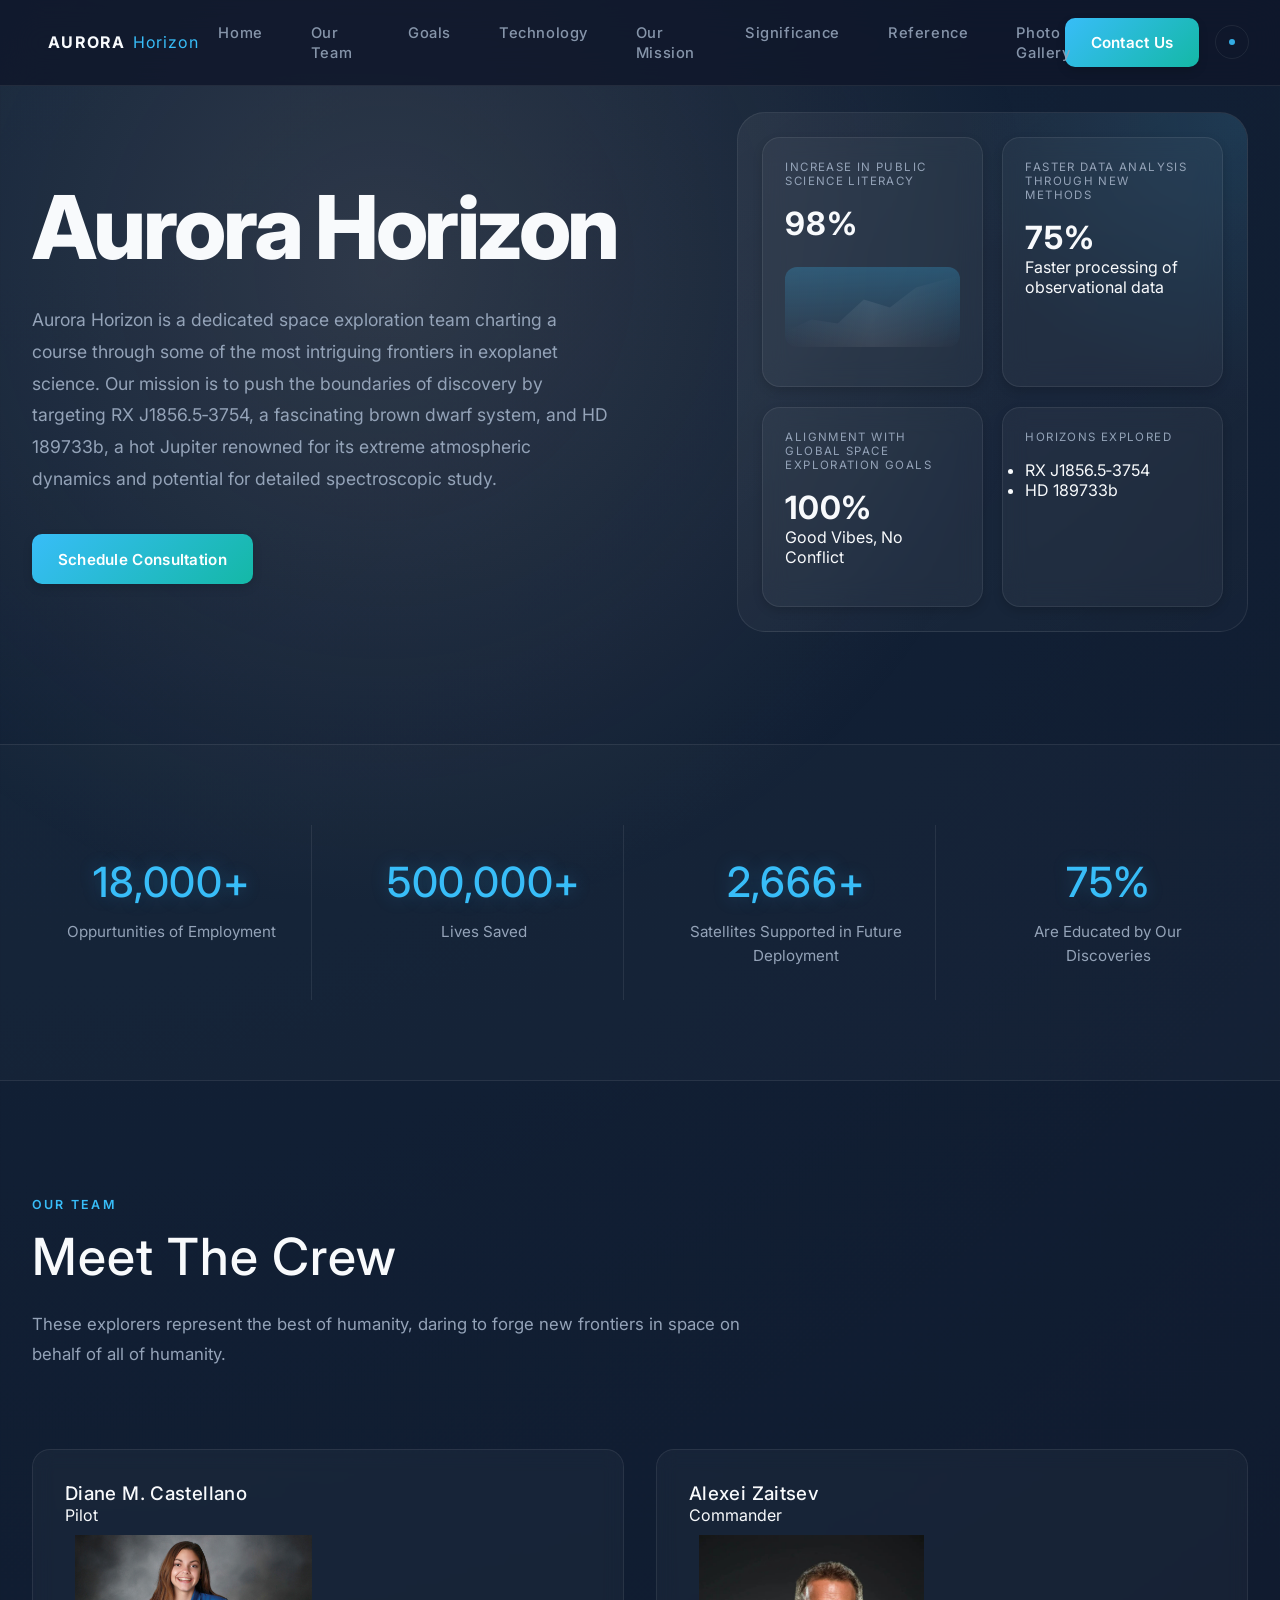
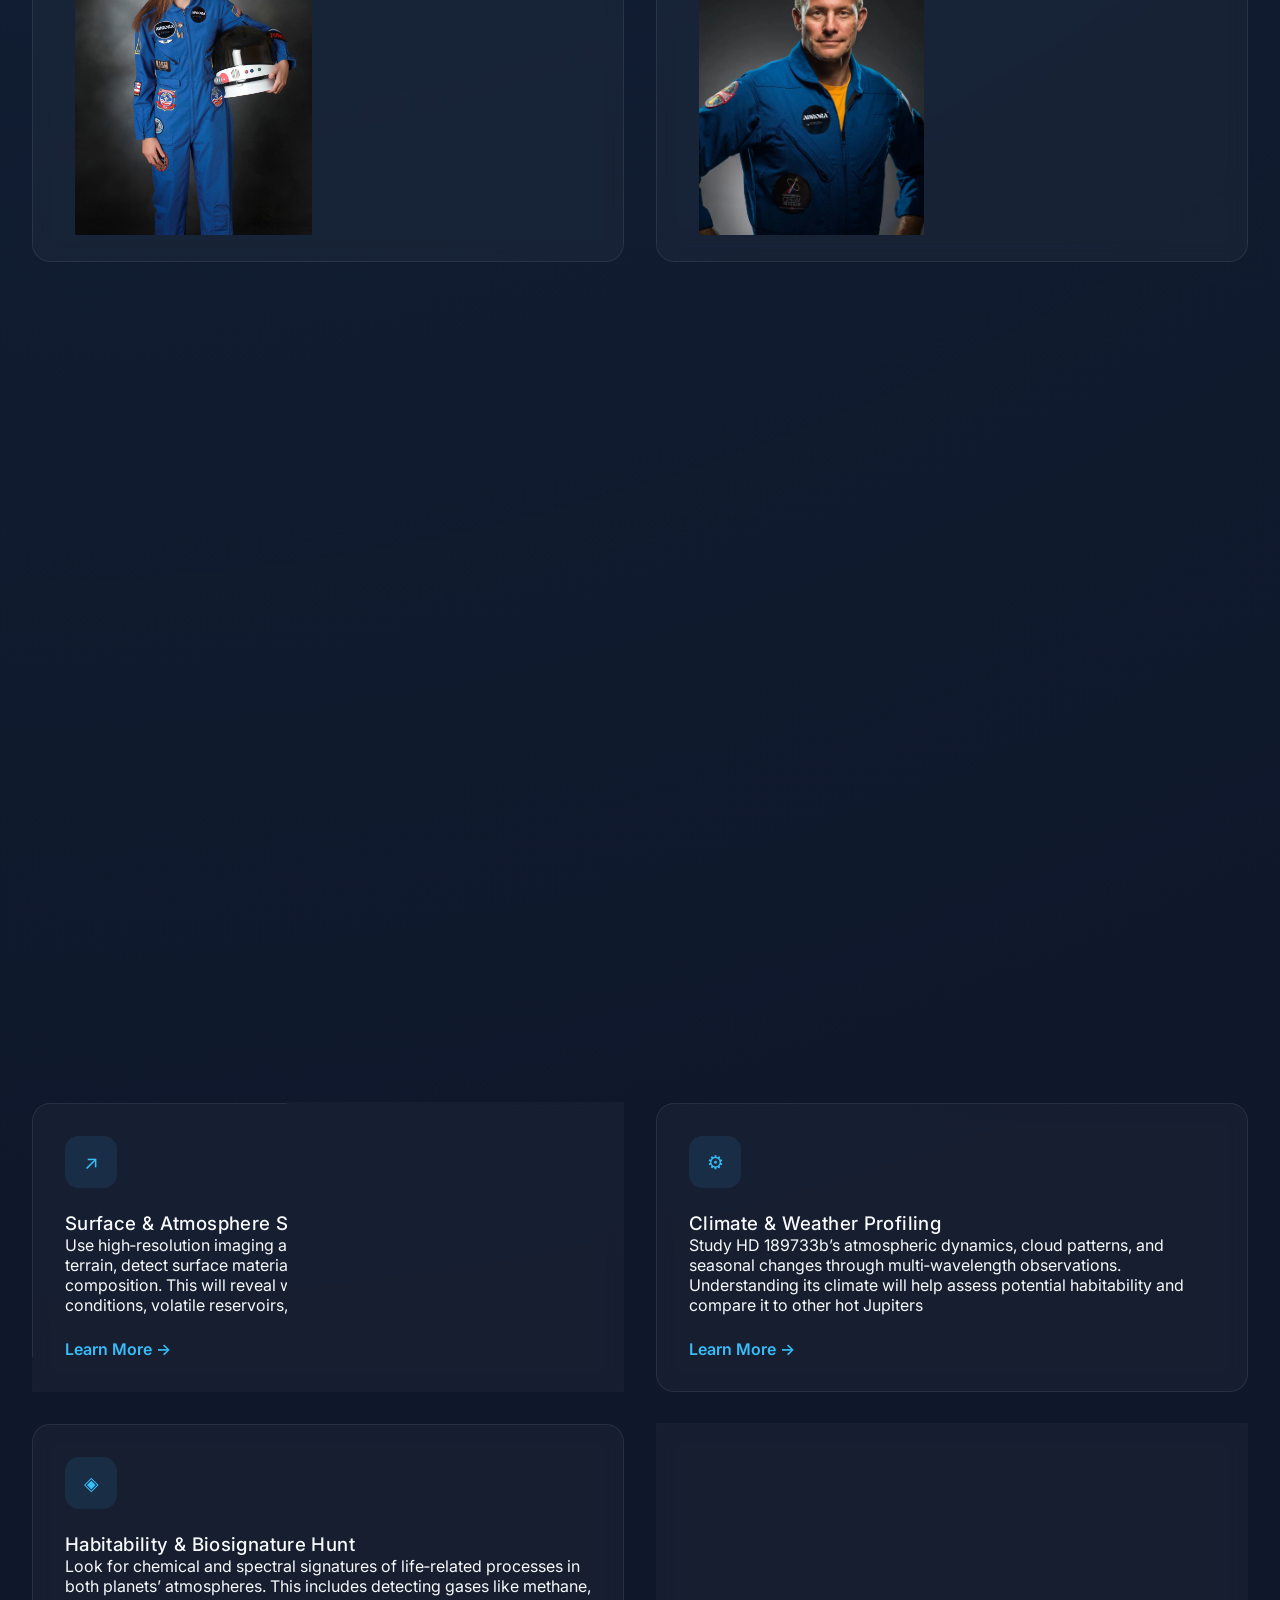
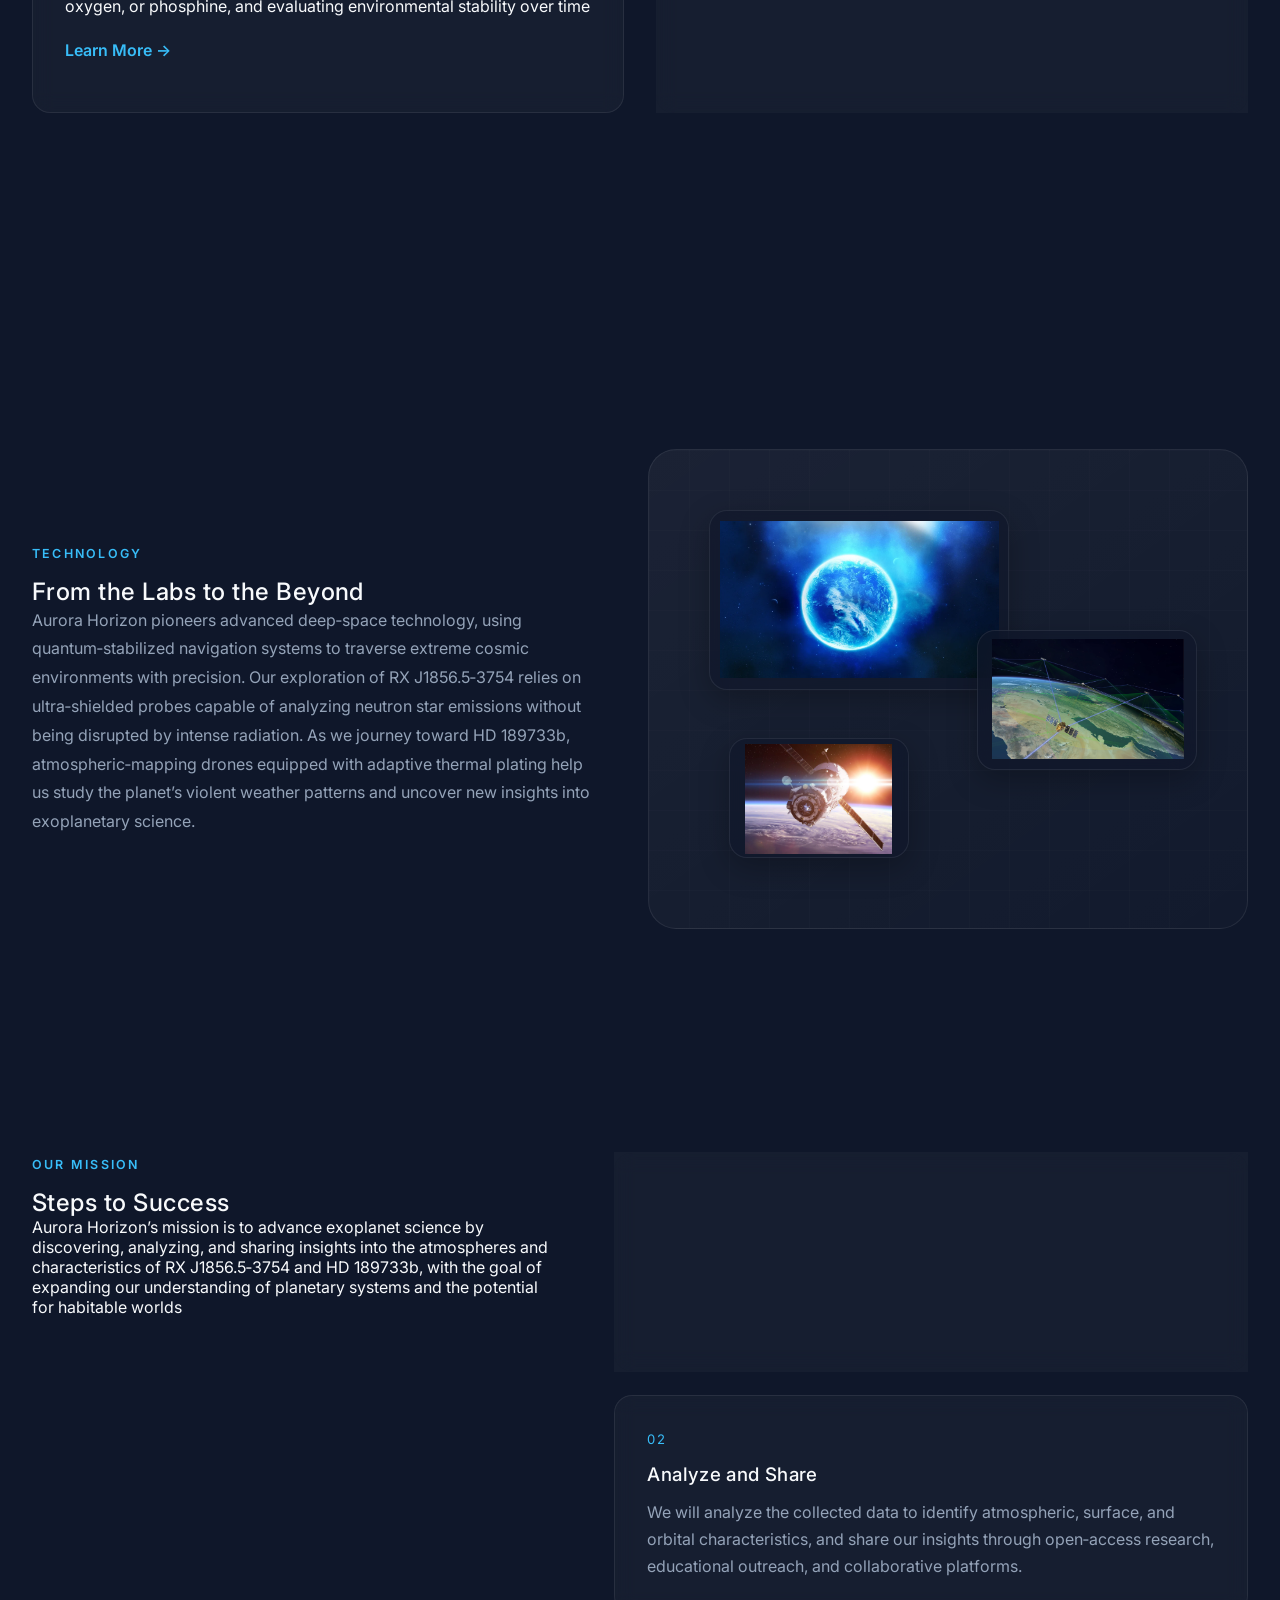
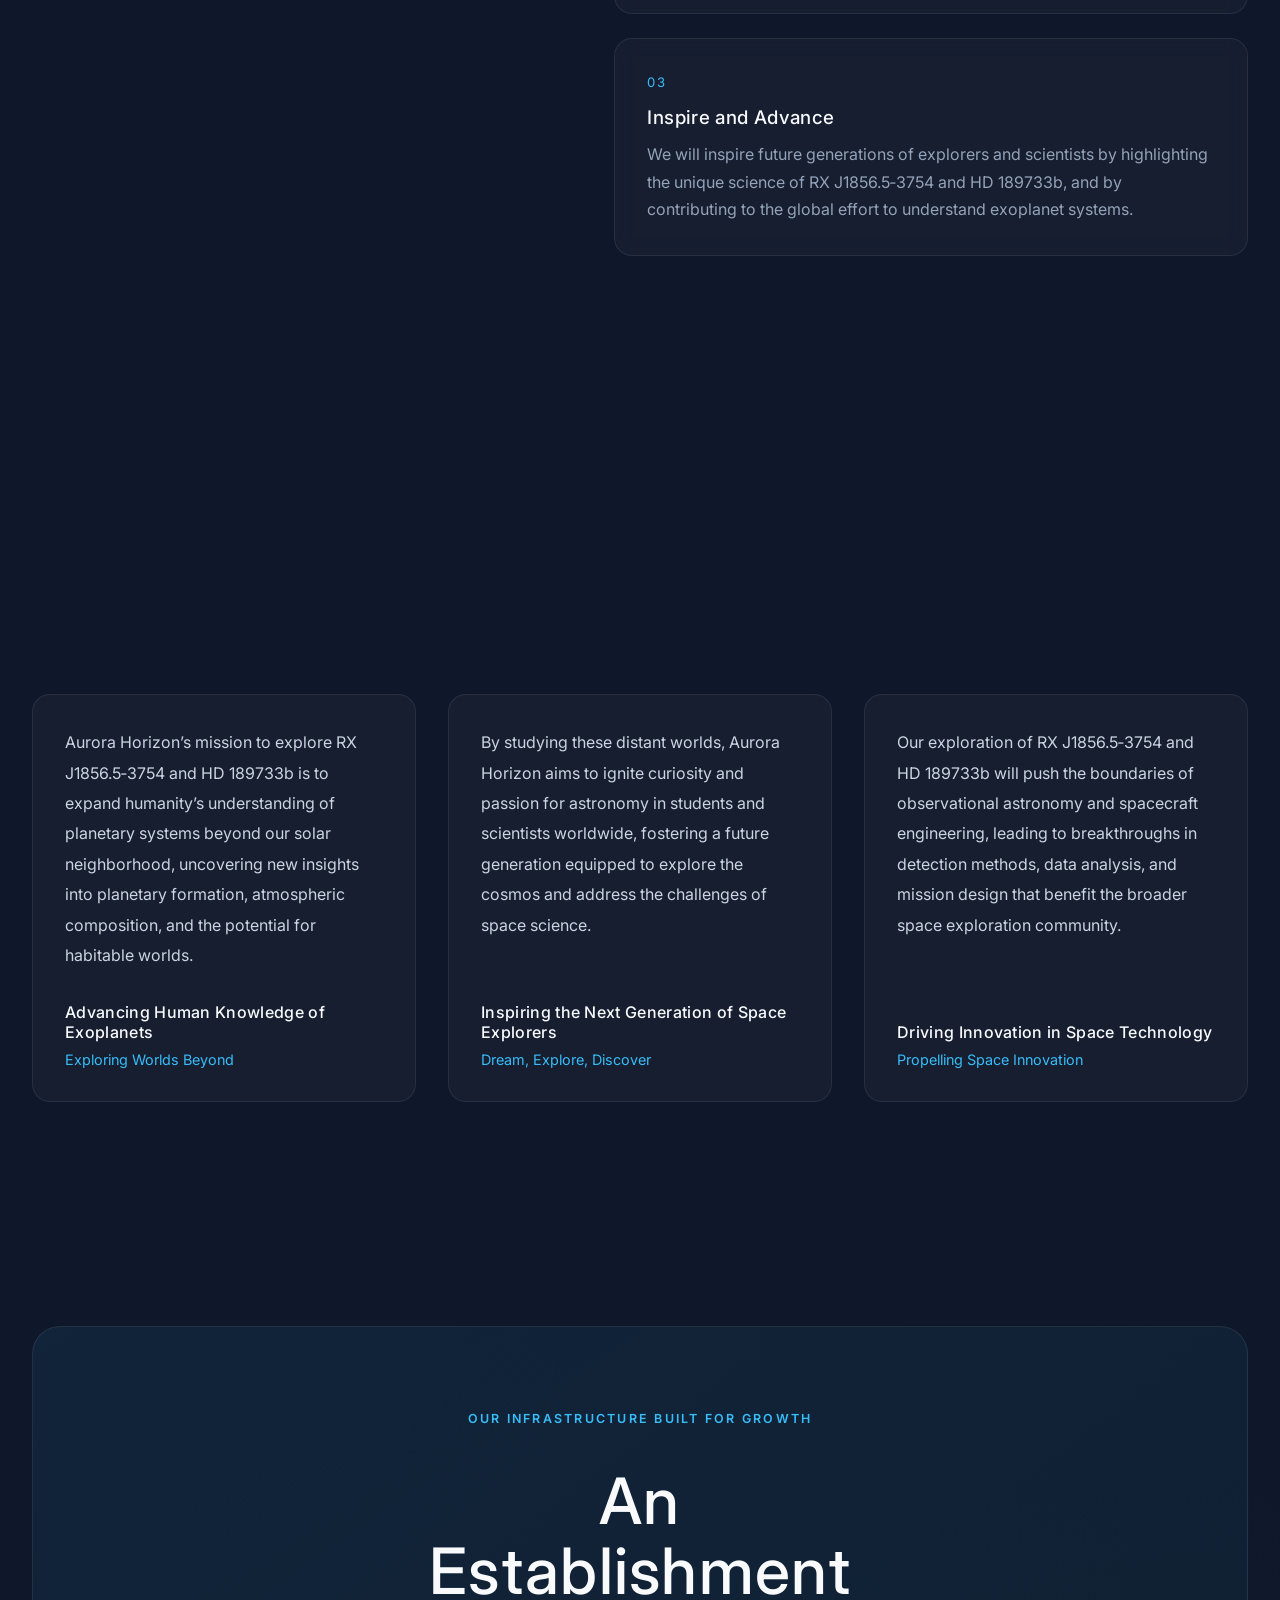
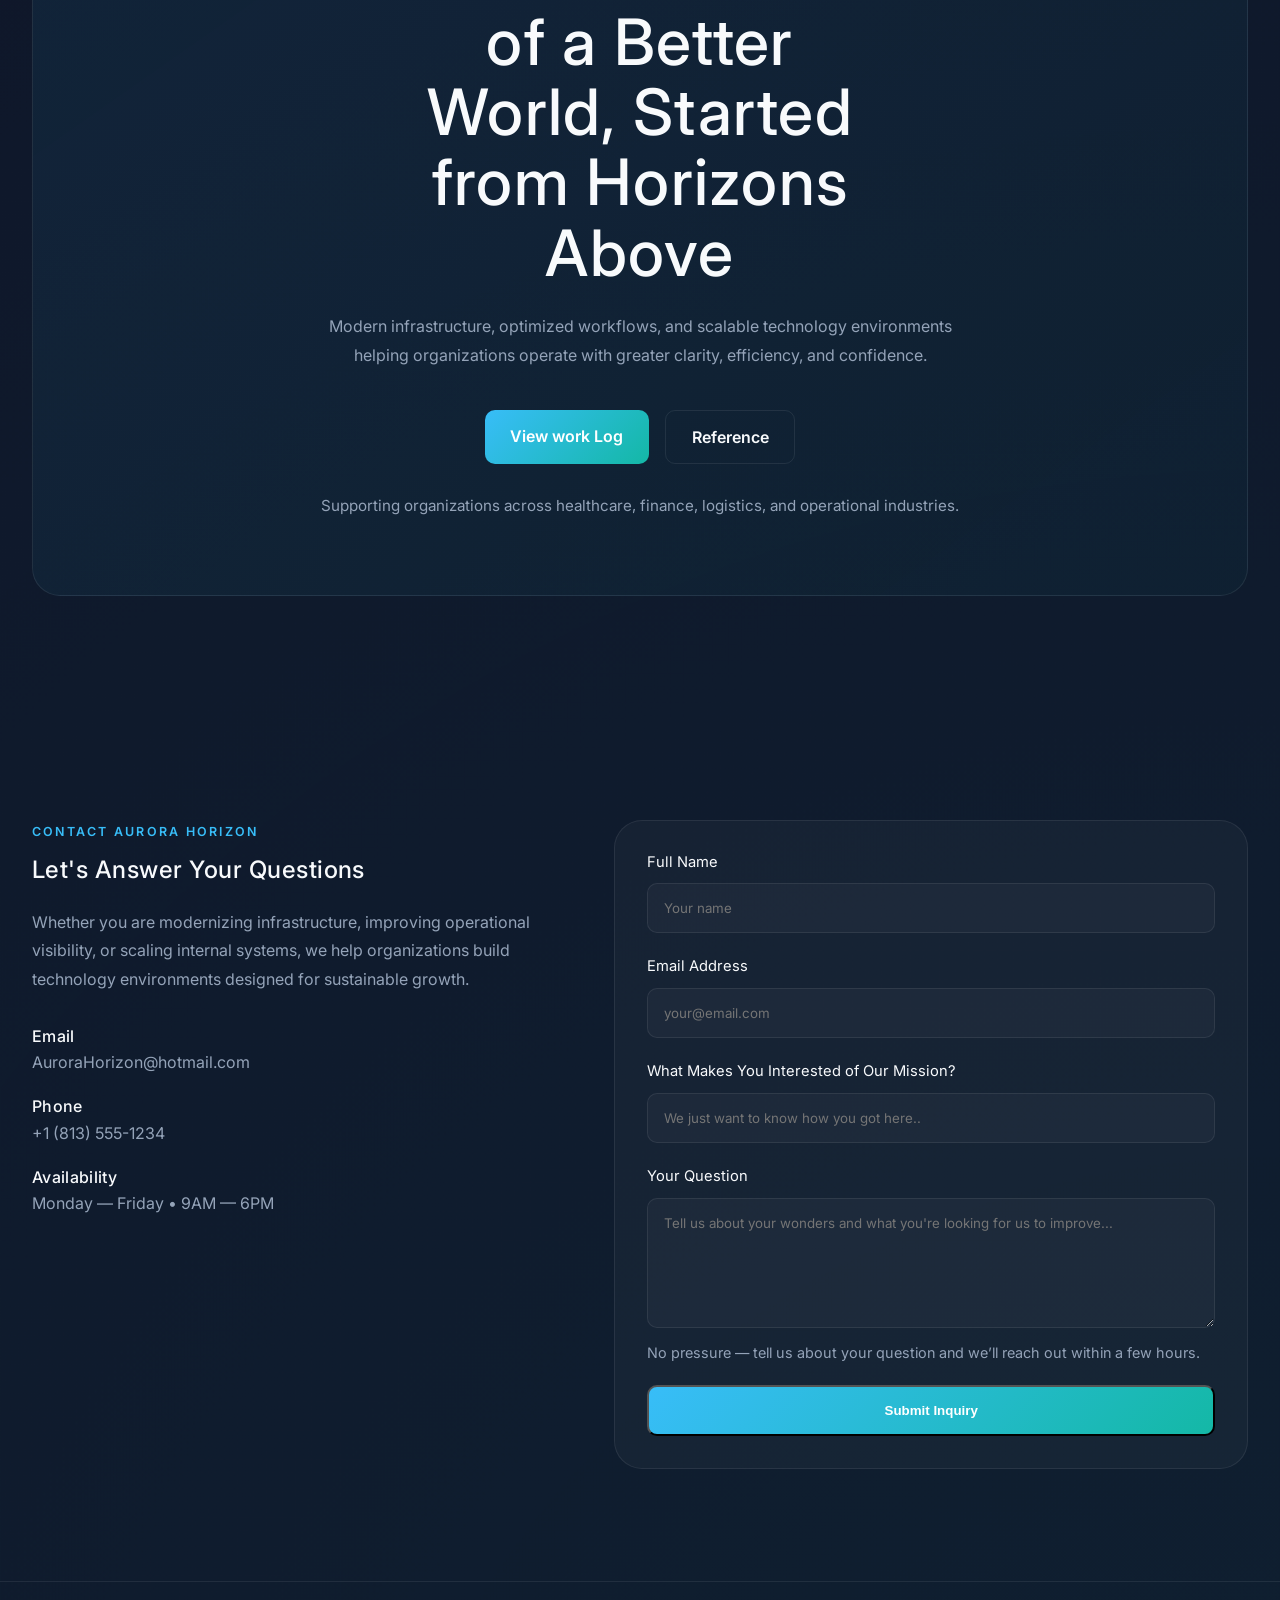
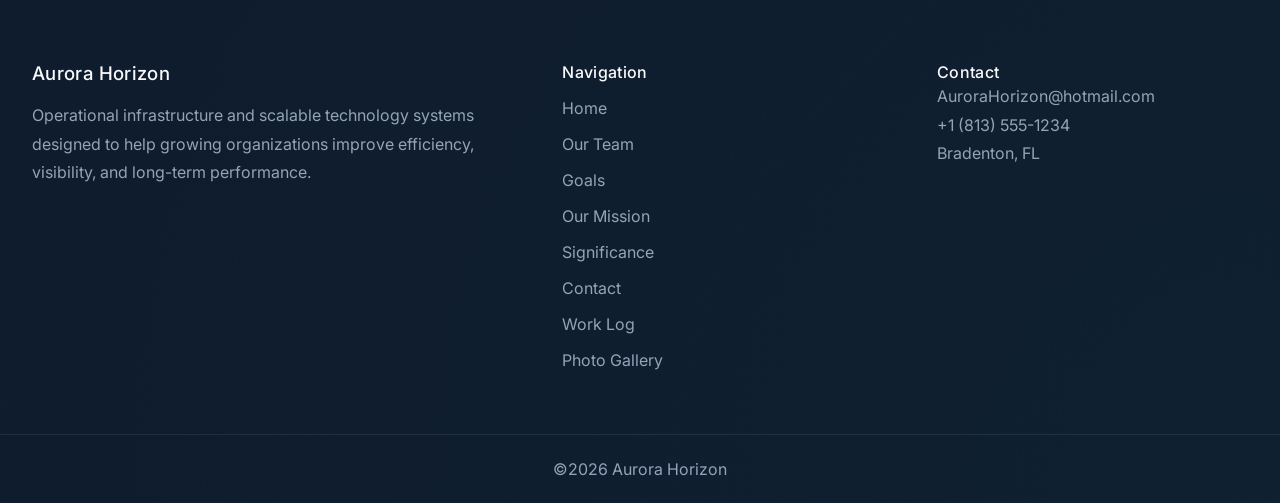
==== commit 5503931d: "Update index.html" ====
--- a/index.html
+++ b/index.html
@@ -14,7 +14,7 @@
     </div>
 
     <ul class="nav-links">
-      <li><a href="Website TSA.html">Home</a></li>
+      <li><a href="index.html">Home</a></li>
       <li><a href="#Our Team">Our Team</a></li>
       <li><a href="#Goals">Goals</a></li>
       <li><a href="#Technology">Technology</a></li>
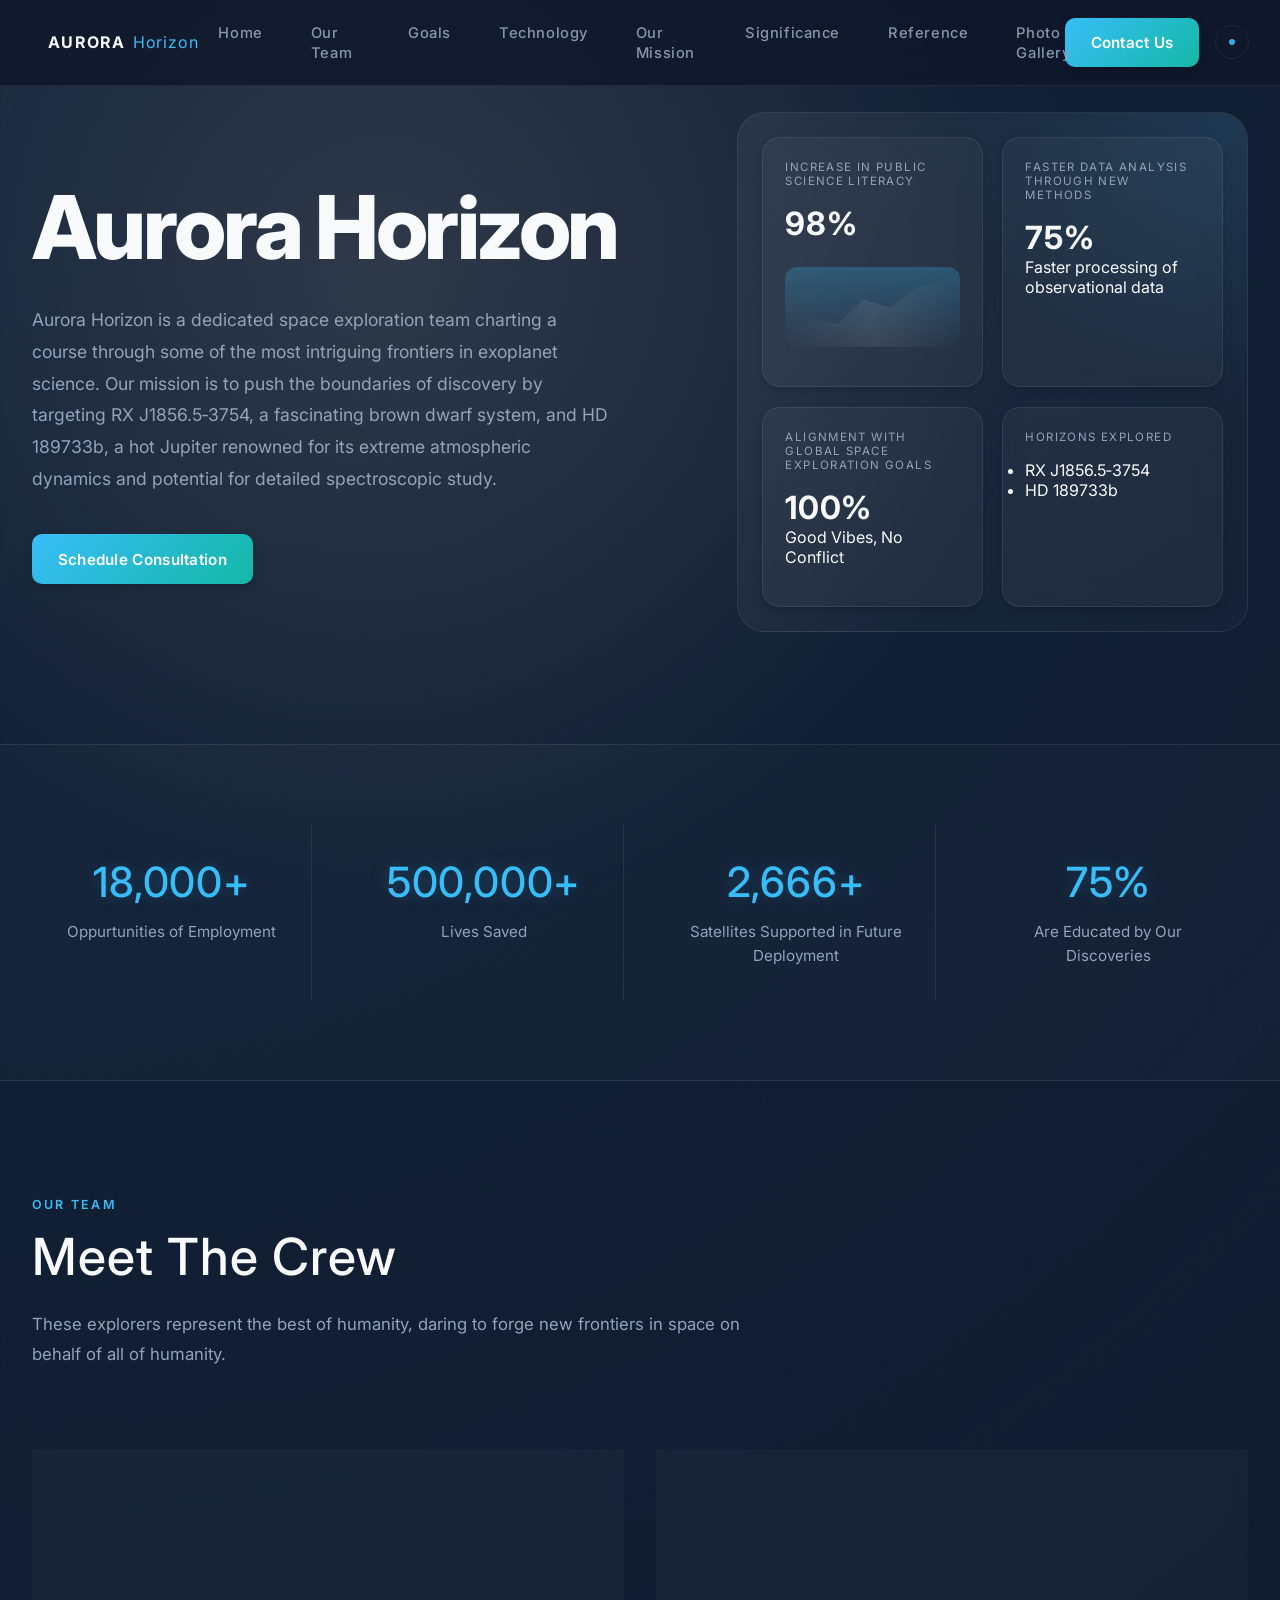
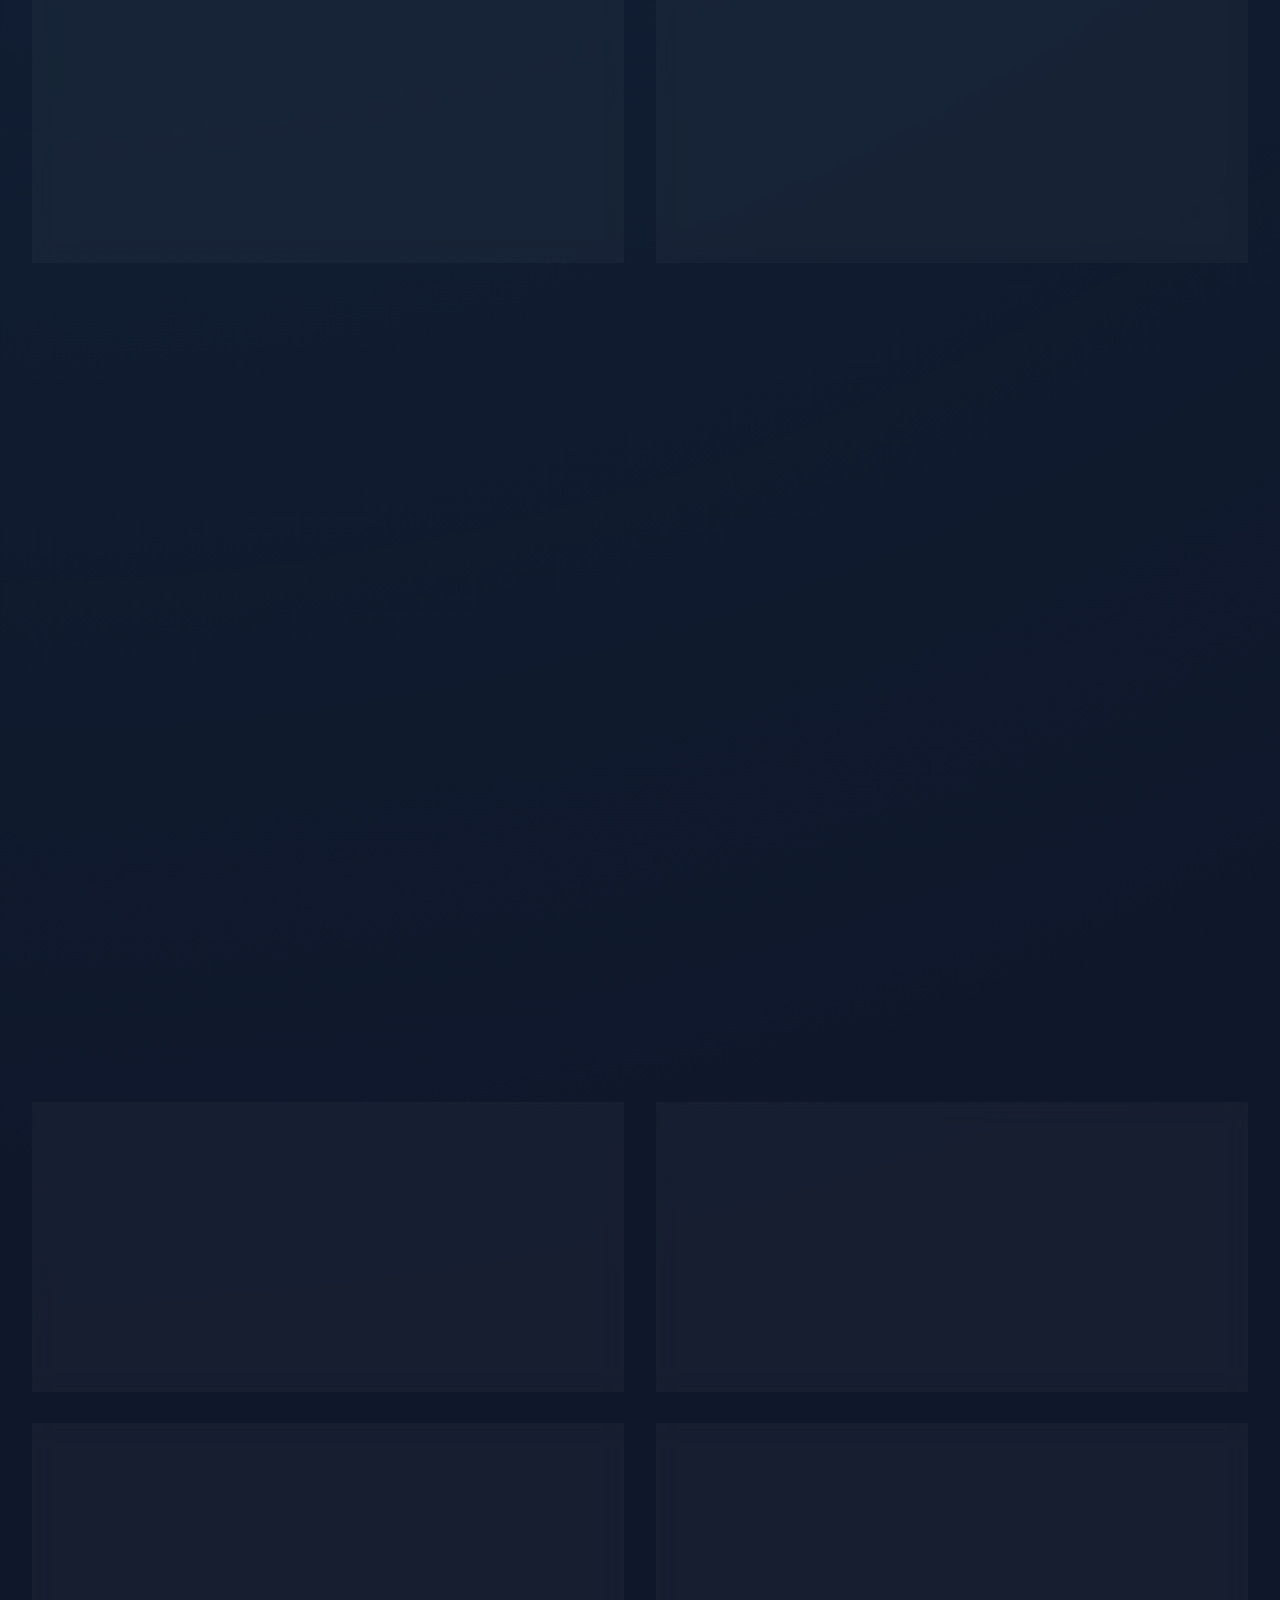
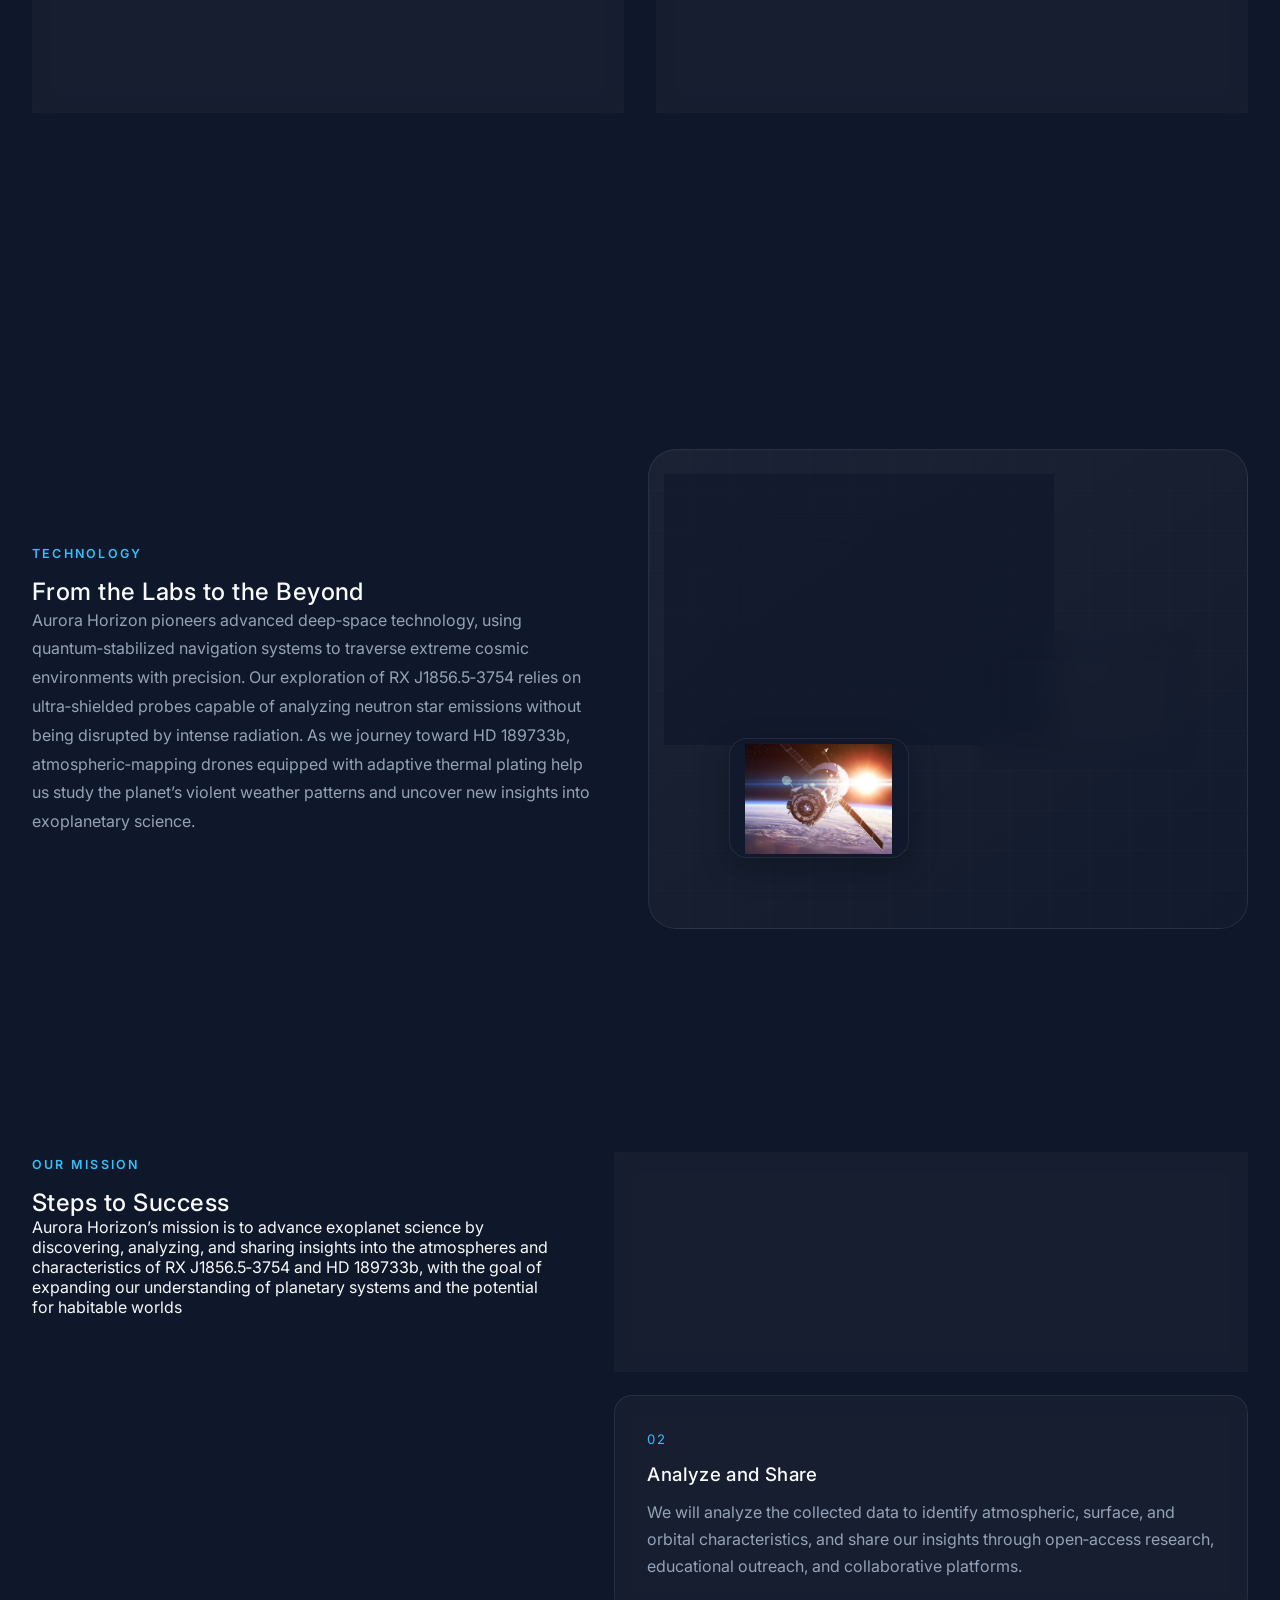
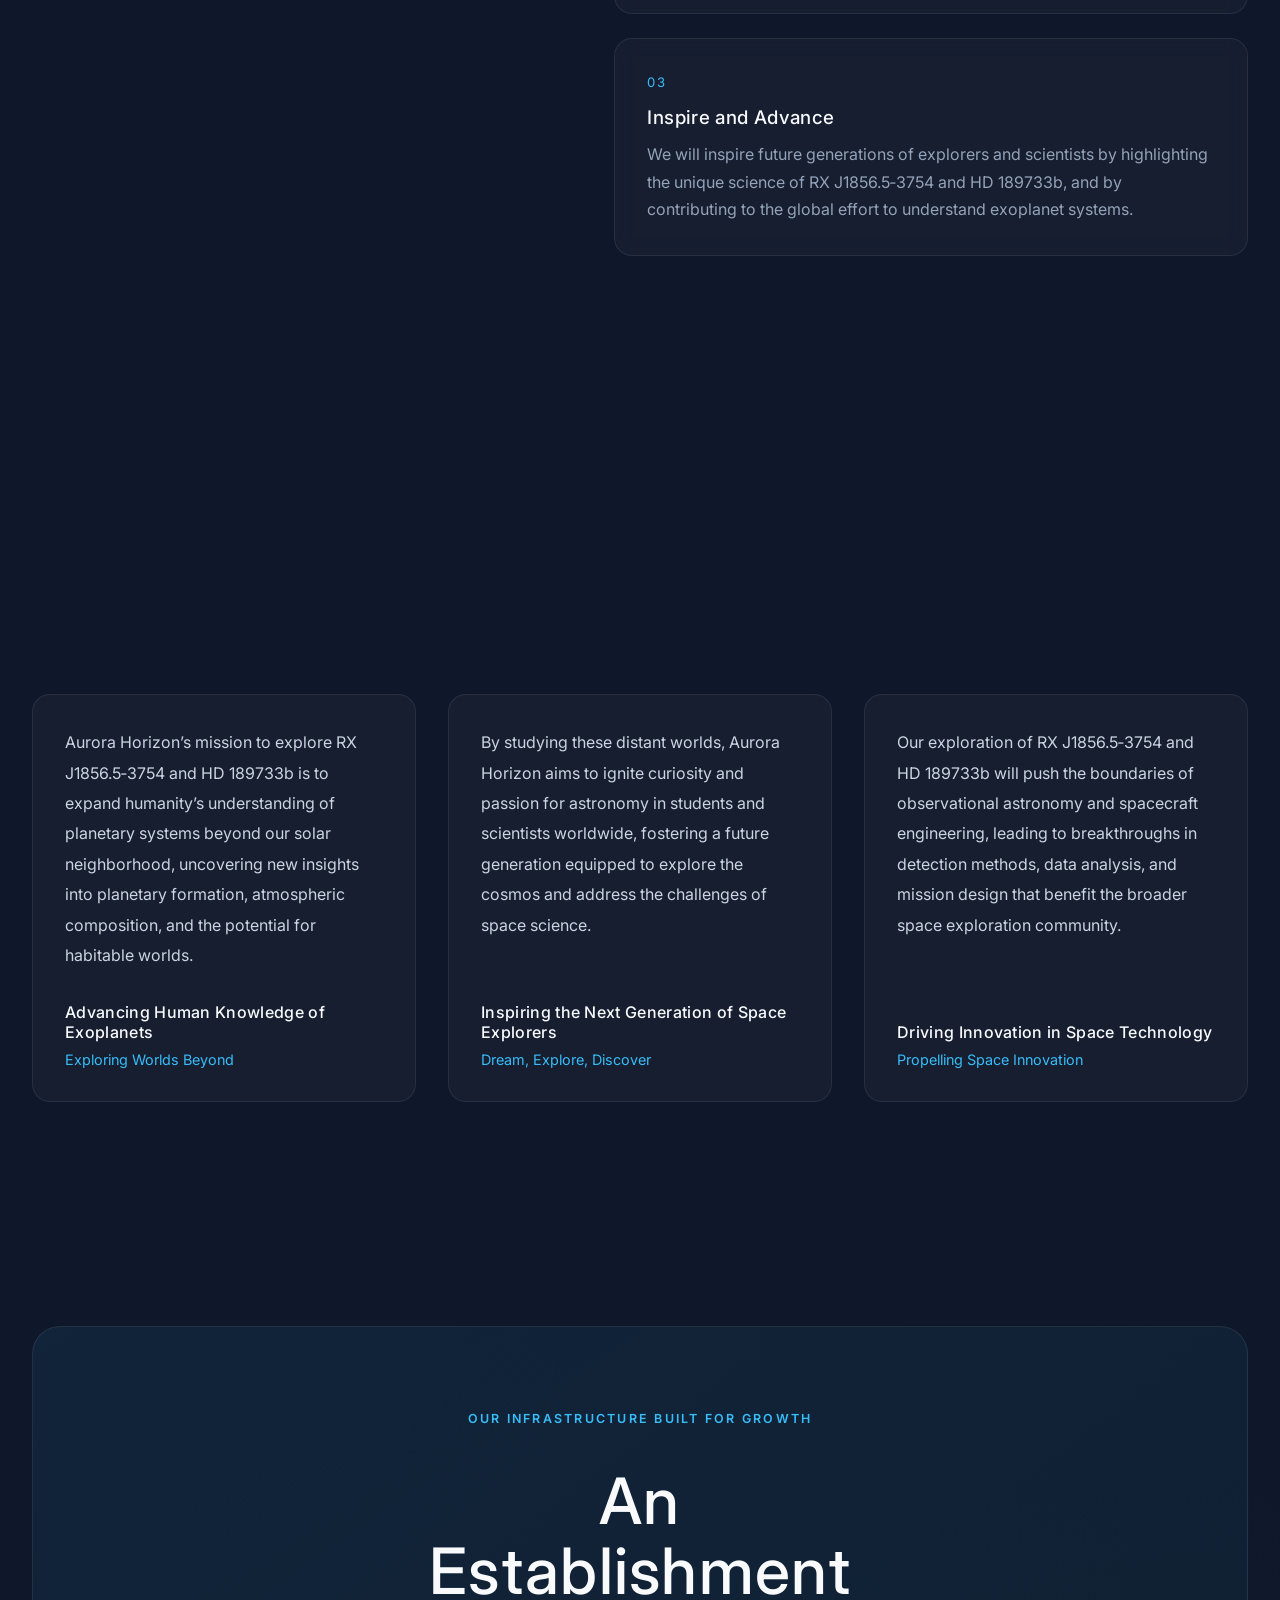
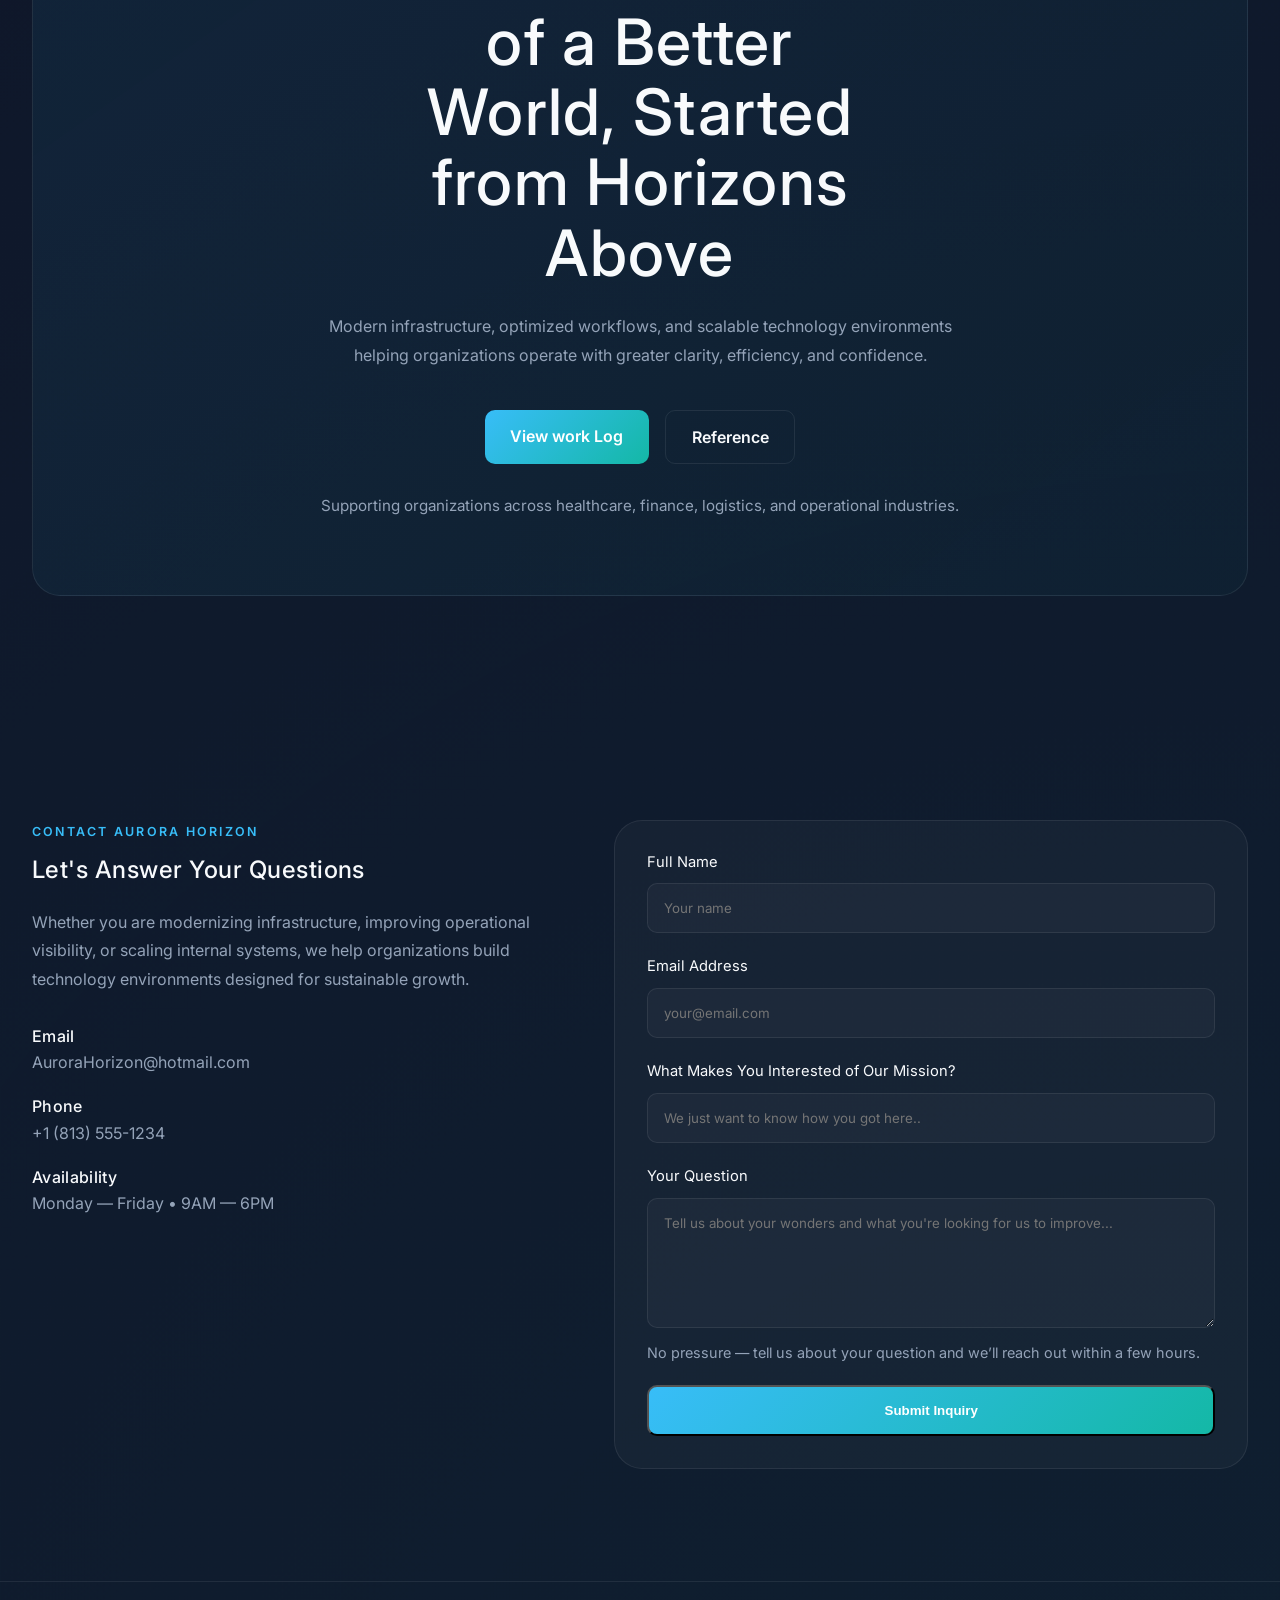
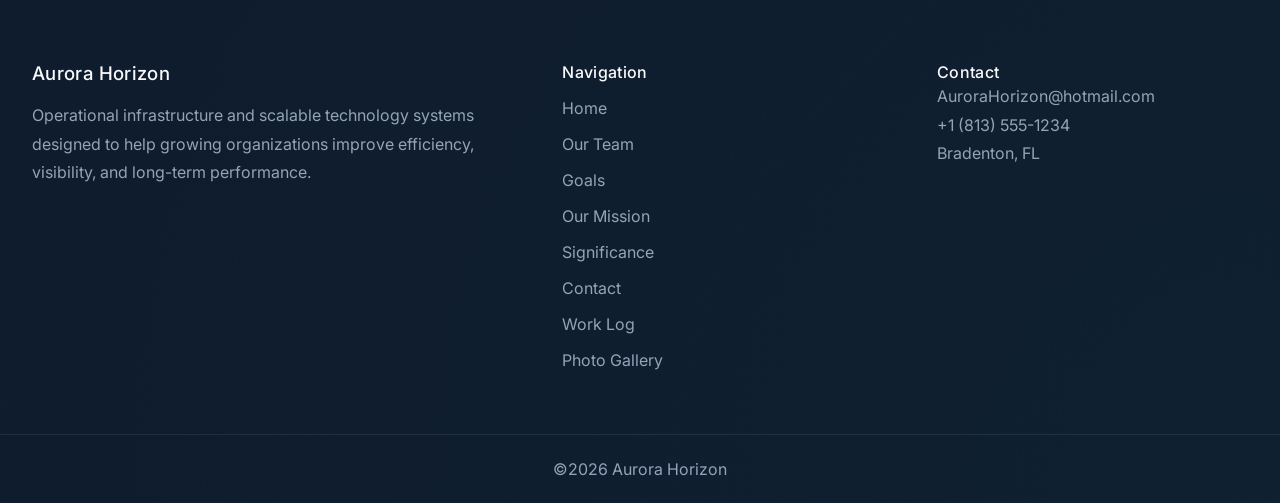
==== commit 2742247c: "Update index.html" ====
--- a/index.html
+++ b/index.html
@@ -14,7 +14,7 @@
     </div>
 
     <ul class="nav-links">
-      <li><a href="index.html">Home</a></li>
+      <li><a href="#Home">Home</a></li>
       <li><a href="#Our Team">Our Team</a></li>
       <li><a href="#Goals">Goals</a></li>
       <li><a href="#Technology">Technology</a></li>
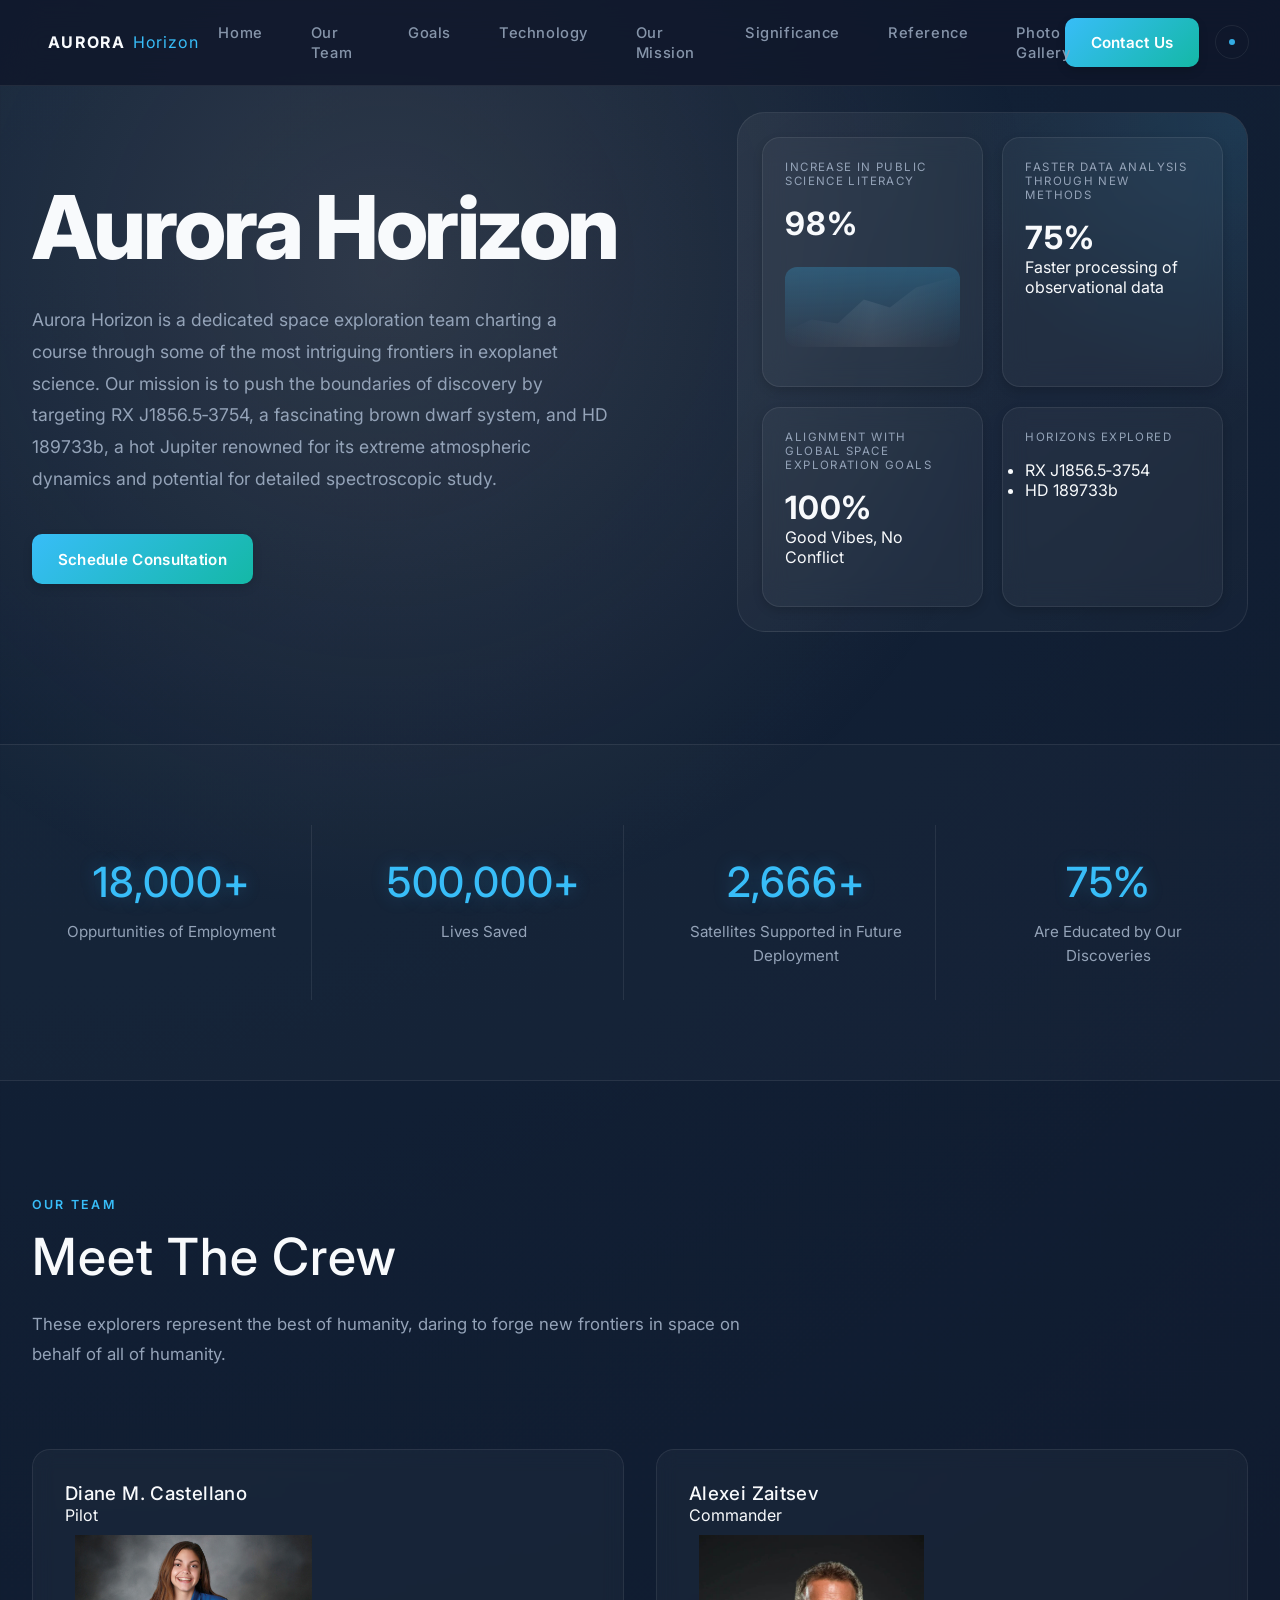
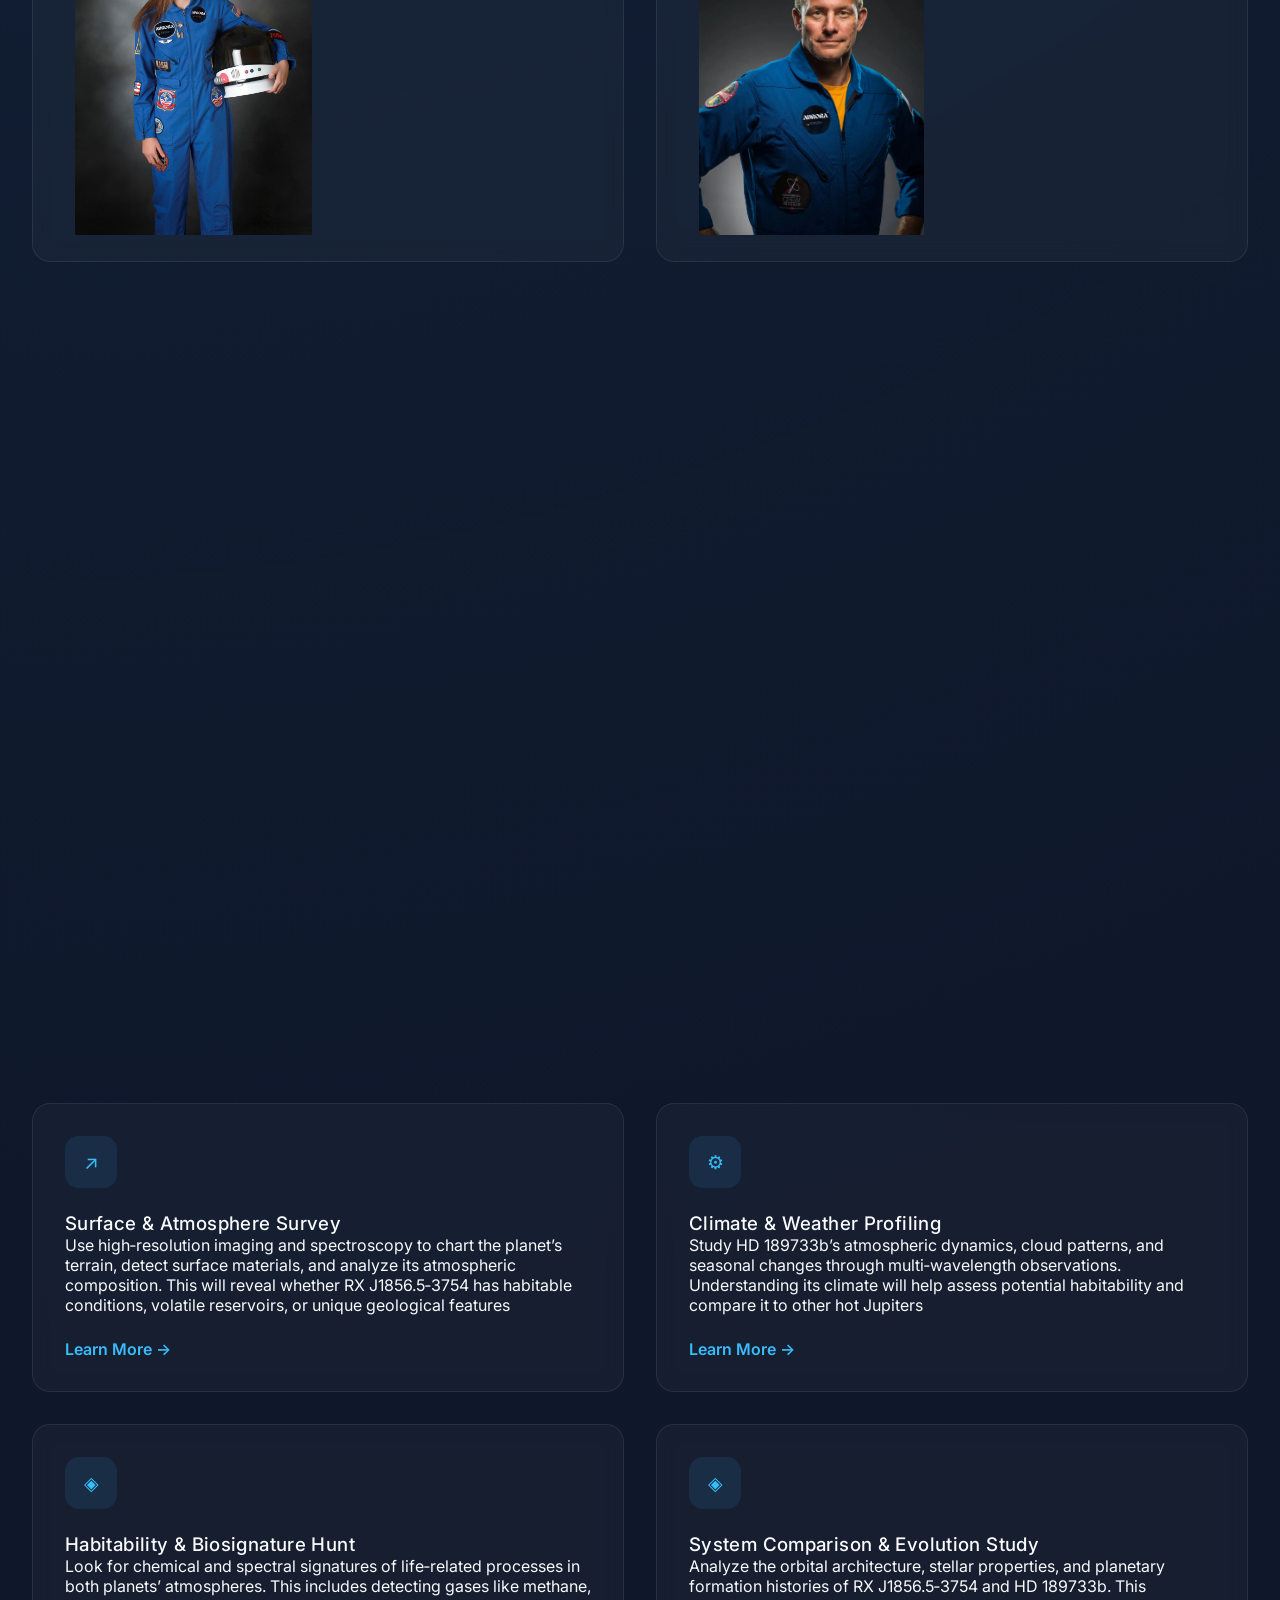
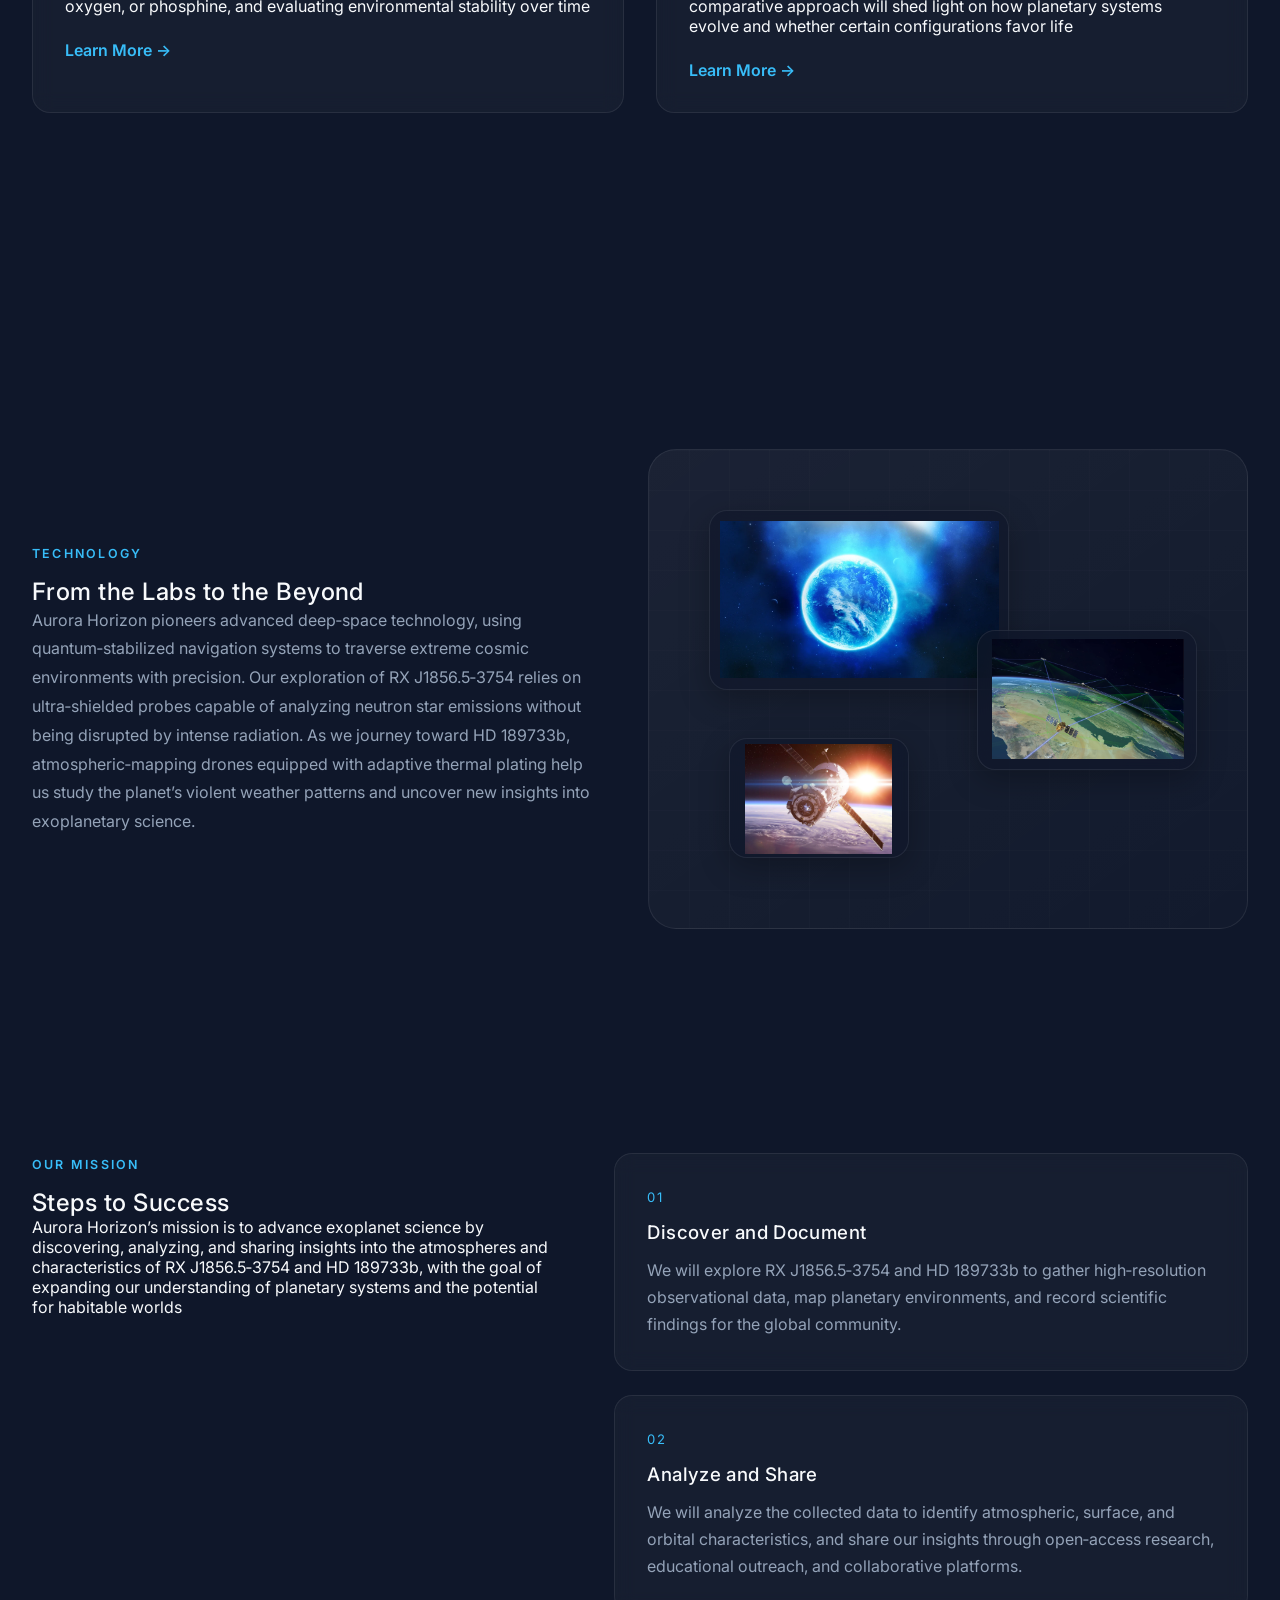
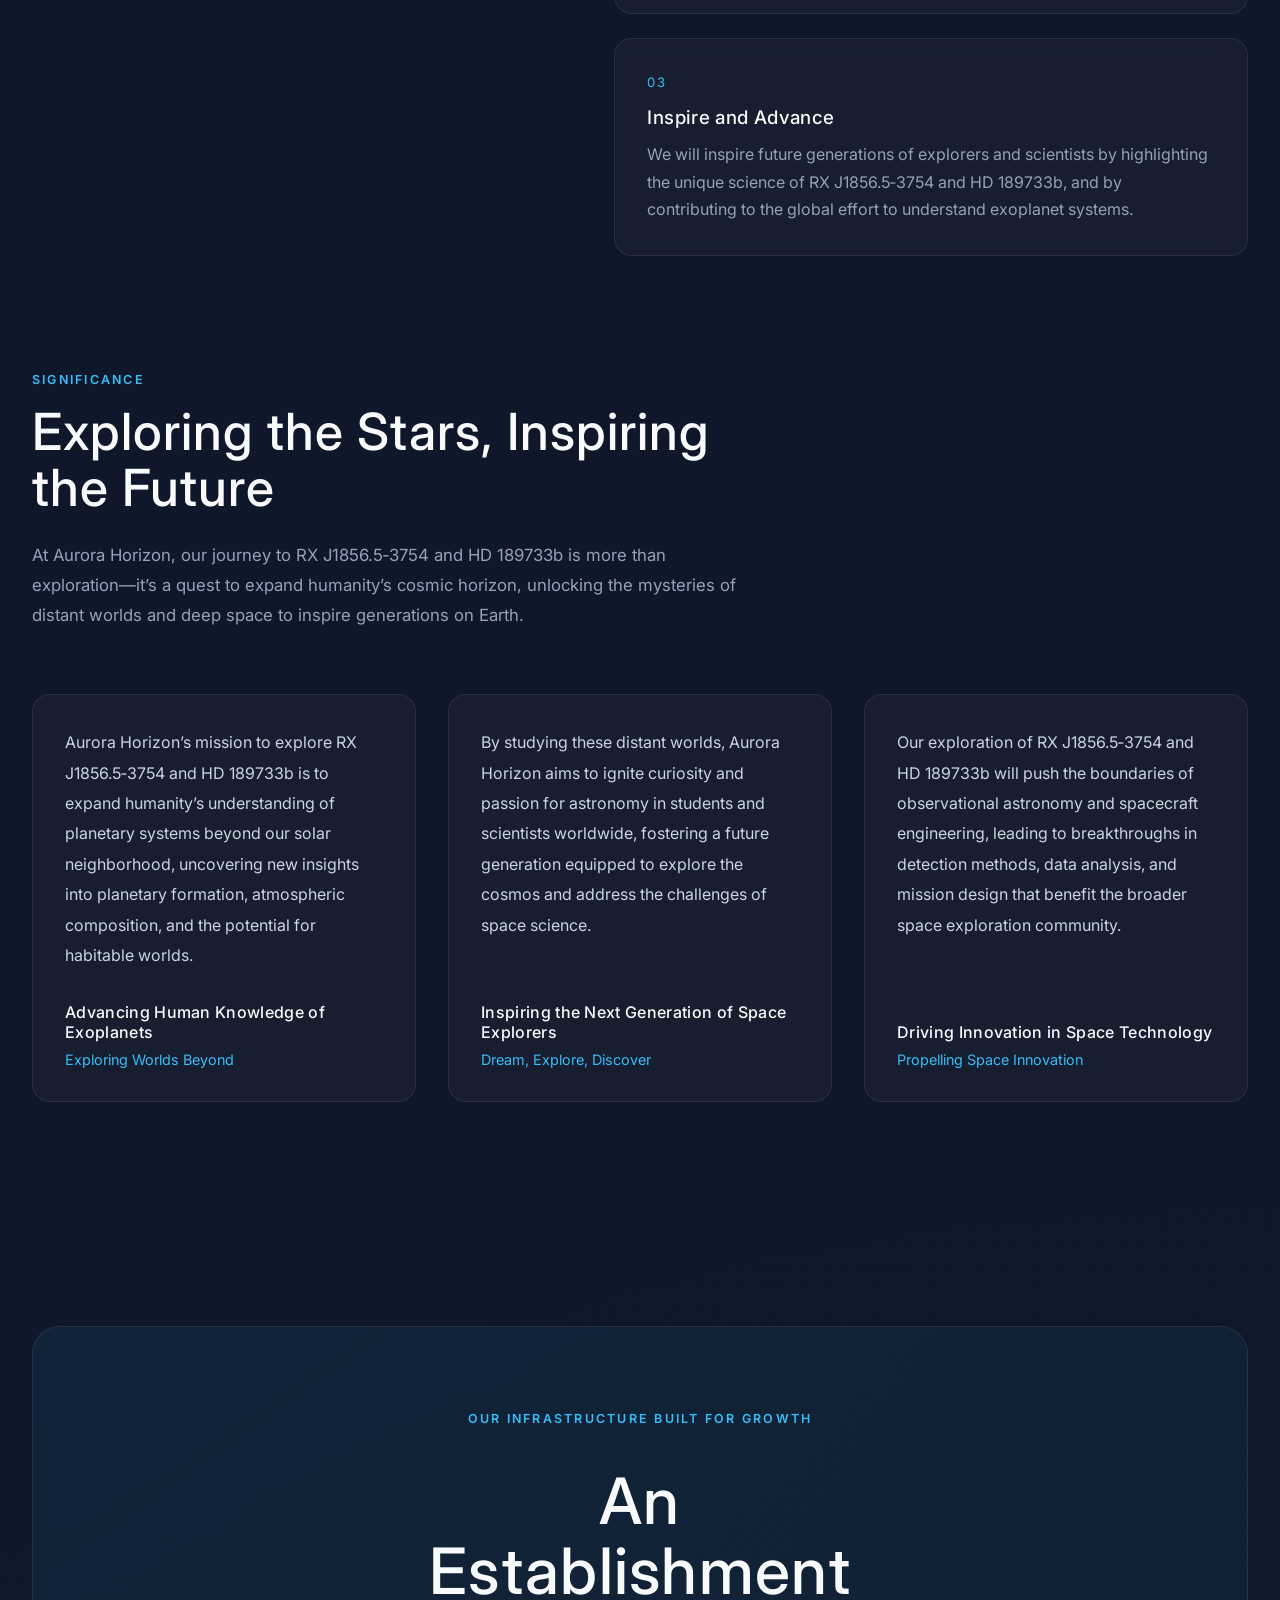
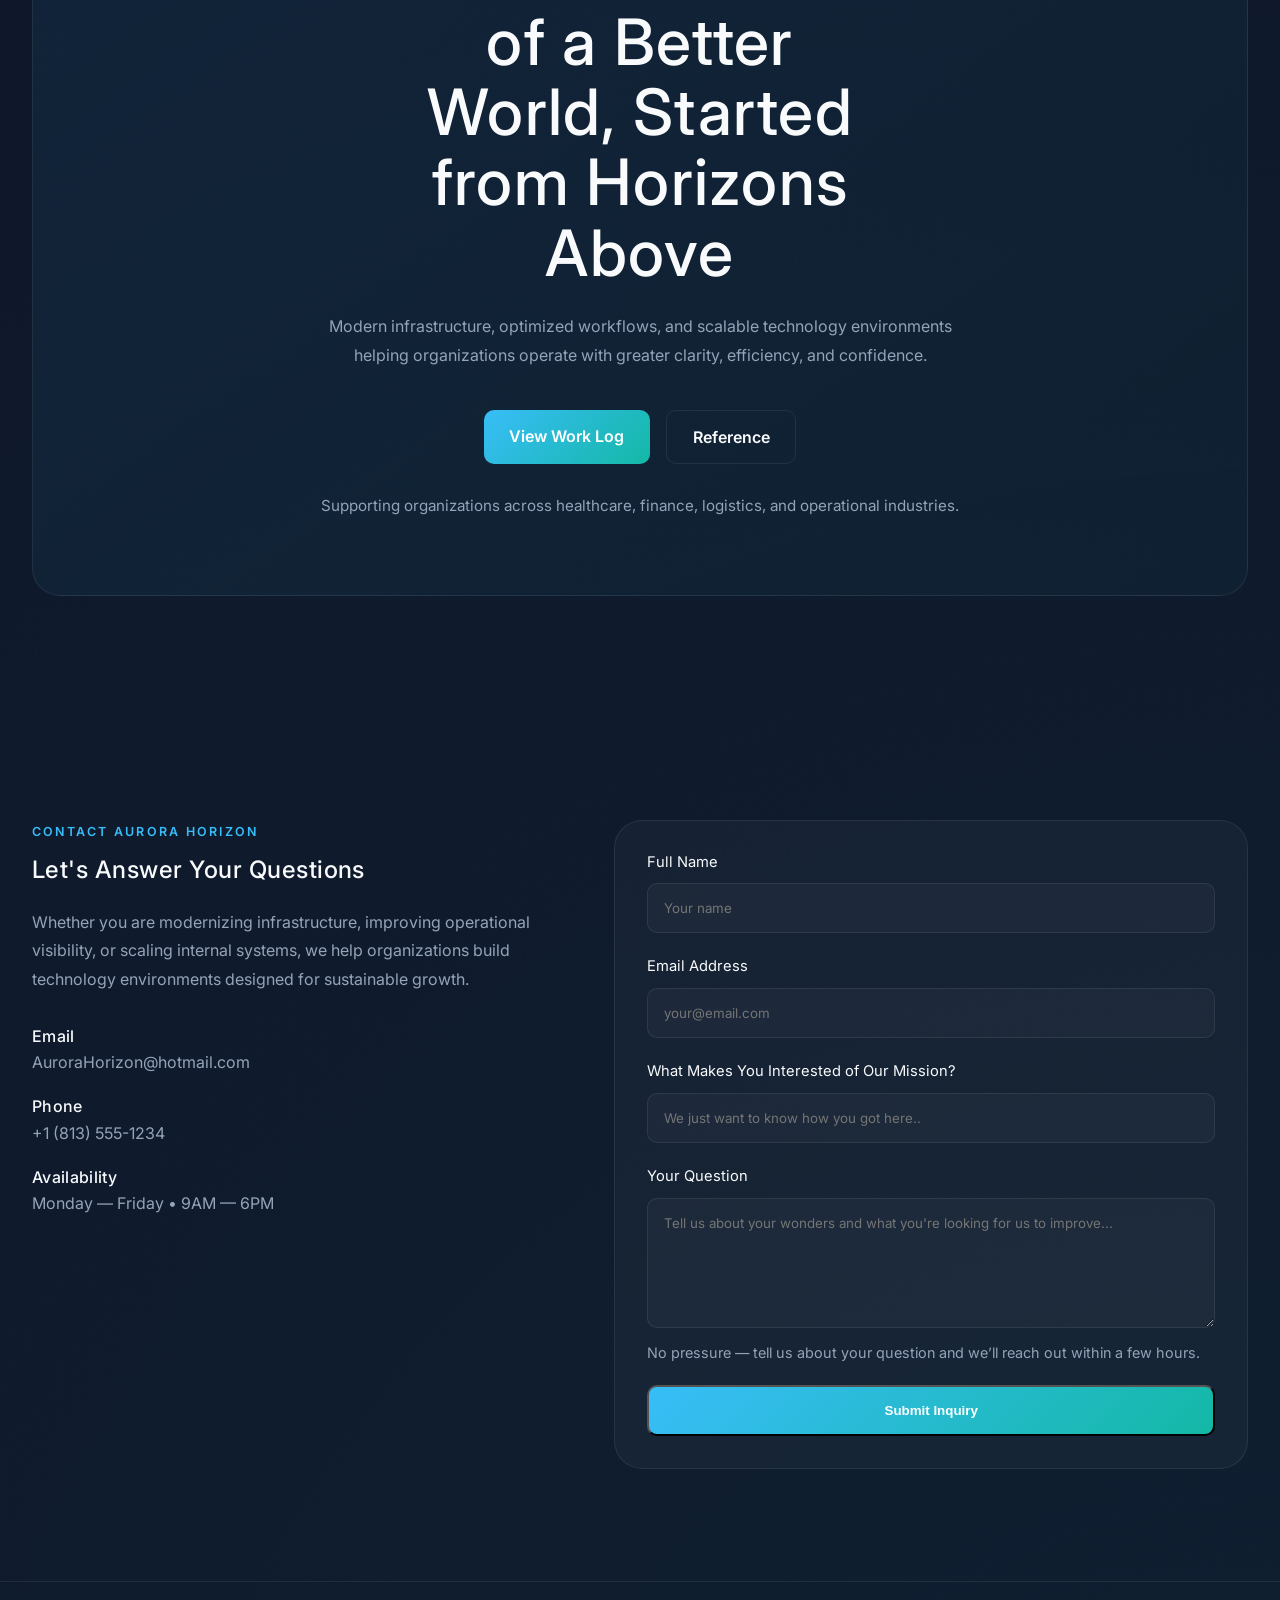
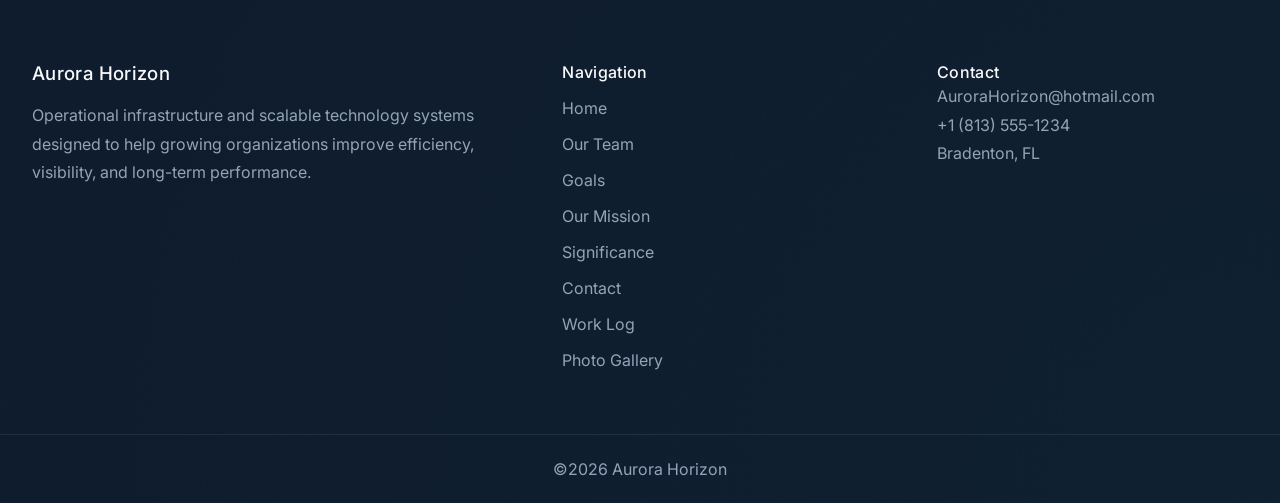
==== commit 5a89129c: "Update index.html" ====
--- a/index.html
+++ b/index.html
@@ -393,7 +393,7 @@
 
     <div class="cta-actions">
       <a href="Work Log.html" class="btn-primary">
-        View work Log
+        View Work Log
       </a>
       <a href="Reference.html" class="btn-secondary">
        Reference
